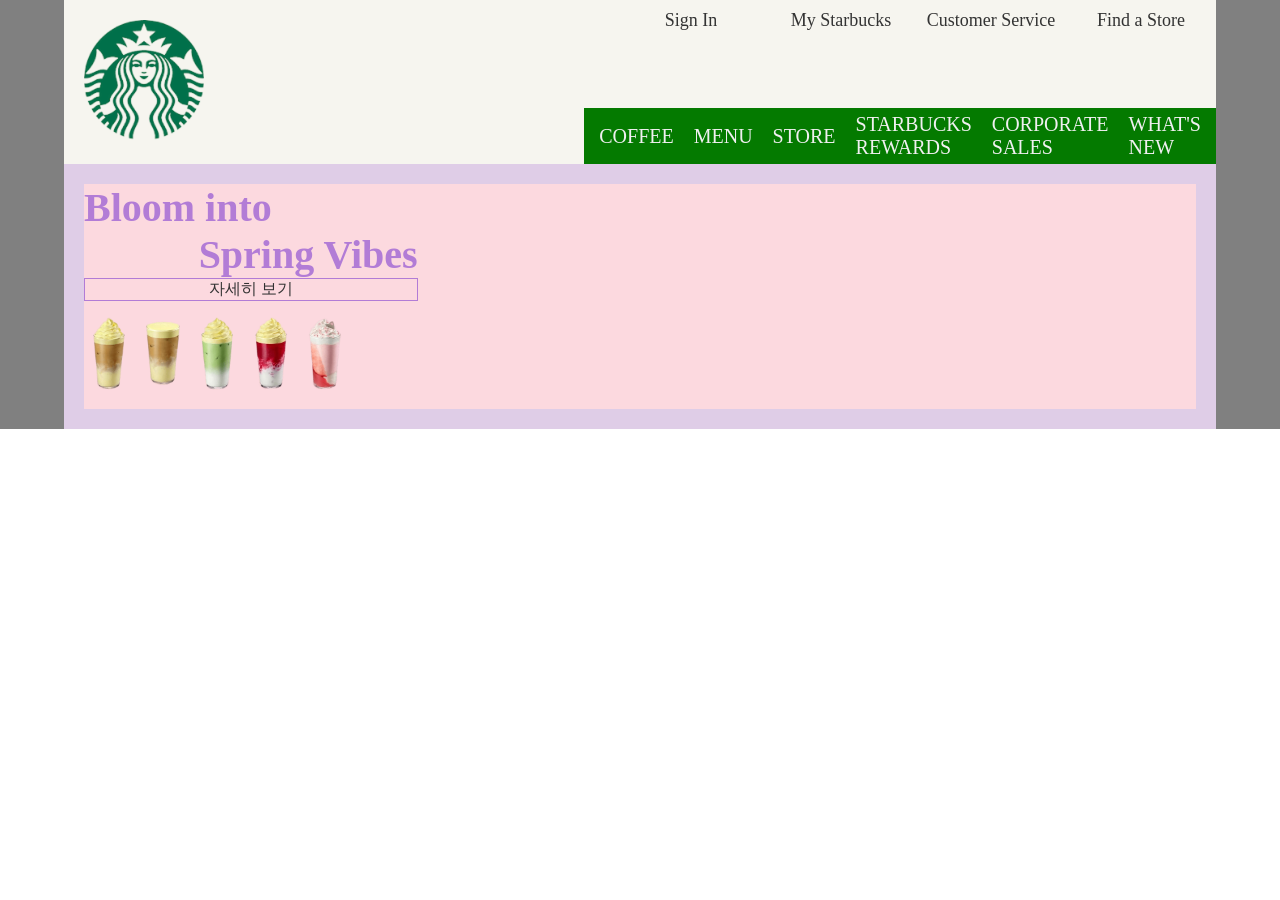
==== index.html @ 52cec135 "스타벅스 홈 클론 코딩- 1일차" ====
<!doctype html>
<html lang="ko">
  <head>
    <meta charset="UTF-8" />
    <meta name="viewport" content="width=device-width, initial-scale=1.0" />
    <title>스타벅스 웹사이트 클론 코딩</title>
    <link rel="stylesheet" href="css/starbucks-clone.css" />
  </head>
  <body>
    <!-- 전체 레이아웃 -->
    <div class="wrap">
      <!-- 헤더 -->
      <header>
        <div class="inner">
          <!-- 로고 -->
          <div class="logo">
            <img src="images/logo.png" alt="로고" />
          </div>
          <!-- 메뉴 -->
          <div class="menu">
            <!--상단 메뉴 -->
            <div class="customer-menu">
              <ul>
                <li><a href="#">Sign In</a></li>
                <li><a href="#">My Starbucks</a></li>
                <li><a href="#">Customer Service</a></li>
                <li><a href="#">Find a Store</a></li>
              </ul>
            </div>
            <!-- 하단 메뉴 -->
            <div class="cafe-menu">
              <ul>
                <li>
                  <a href="#">COFFEE</a>
                  <ul class="depth2">
                    <li>
                      <a href="#">커피</a>
                      <ul class="depth3">
                        <li>원두</li>
                        <li>비아</li>
                        <li>오리가미</li>
                        <li>나와 어울리는 커피</li>
                      </ul>
                    </li>
                    <li>
                      <a href="#">커피 이야기</a>
                      <ul class="depth3">
                        <li>농장에서 우리의 손으로</li>
                        <li>최상의 아라비카 원두</li>
                        <li>로스트 스펙트럼</li>
                        <li>디카페인</li>
                      </ul>
                    </li>
                    <li>
                      <a href="#">스타벅스 리저브</a>
                      <ul class="depth3">
                        <li>RESERVE MAGAZINE</li>
                      </ul>
                    </li>
                    <li>
                      <a href="#">에스프레소 음료</a>
                      <ul class="depth3">
                        <li>도피오</li>
                        <li>에스프레소 마키아또</li>
                        <li>아메리카노</li>
                        <li>카푸치노</li>
                        <li>라떼</li>
                        <li>모카</li>
                      </ul>
                    </li>
                    <li>
                      <a href="#">최상의 커피를 즐기는 법</a>
                      <ul class="depth3">
                        <li>커피 프레스</li>
                        <li>푸어 오버</li>
                        <li>아이스 푸어 오버</li>
                        <li>커피 메이커</li>
                      </ul>
                    </li>
                  </ul>
                </li>
                <li>
                  <a href="#">MENU</a>
                  <ul class="depth2">
                    <li>
                      <a href="#">음료</a>
                      <ul class="depth3">
                        <li>콜드브루</li>
                        <li>브루드커피</li>
                        <li>에스프레소</li>
                        <li>프라푸치노</li>
                        <li>피지오</li>
                        <li>티바나</li>
                      </ul>
                    </li>
                    <li>
                      <a href="#">푸드</a>
                      <ul class="depth3">
                        <li>브레드</li>
                        <li>케이크</li>
                        <li>샌드위치</li>
                        <li>요거트</li>
                      </ul>
                    </li>
                    <li>
                      <a href="#">상품</a>
                      <ul class="depth3">
                        <li>머그</li>
                        <li>글라스</li>
                        <li>플라스틱 텀블러</li>
                        <li>스테인리스 텀블러</li>
                        <li>커피용품</li>
                        <li>선물세트</li>
                      </ul>
                    </li>
                    <li>
                      <a href="#">카드</a>
                      <ul class="depth3">
                        <li>실물카드</li>
                        <li>모바일카드</li>
                      </ul>
                    </li>
                    <li>
                      <a href="#">메뉴 이야기</a>
                      <ul class="depth3">
                        <li>티바나</li>
                        <li>콜드브루</li>
                      </ul>
                    </li>
                  </ul>
                </li>
                <li>
                  <a href="#">STORE</a>
                  <ul class="depth2">
                    <li><a href="#">매장 찾기</a>
                        <ul class="depth3">
                            <li>퀵 검색</li>
                            <li>지역 검색</li>
                        </ul>
                    </li>
                    <li><a href="#">드라이브 스루 매장</a></li>
                    <li><a href="#">스타벅스 리저브 매장</a></li>
                    <li><a href="#">커뮤니티 스토어 매장</a></li>
                  </ul>
                </li>
                <li>
                  <a href="#">STARBUCKS REWARDS</a>
                  <ul class="depth2">
                    <li><a href="#">스타벅스 리워드</a>
                        <ul class="depth3">
                            <li>스타벅스 리워드 소개</li>
                            <li>등급 및 혜택</li>
                            <li>스타벅스 별</li>
                            <li>자주 하는 질문</li>
                        </ul>
                    </li>
                    <li><a href="#">스타벅스 카드</a>
                        <ul class="depth3">
                            <li>카드 소개</li>
                            <li>카드 갤러리</li>
                            <li>자주 하는 질문</li>
                        </ul>
                    </li>
                    <li><a href="#">스타벅스 모바일 카드</a>
                        <ul class="depth3">
                            <li>모바일 카드 소개</li>
                            <li>이용안내</li>
                            <li>선물하기</li>
                            <li>자주 하는 질문</li>
                        </ul>
                    </li>
    
                  </ul>
                </li>
                <li>
                  <a href="#">CORPORATE SALES</a>
                  <ul class="depth2">
                    <li><a href="#">단체 및 기업 구매 안내</a>
                        <ul class="depth3">
                            <li>MD상품</li>
                            <li>실물카드</li>
                            <li>모바일카드</li>
                        </ul>
                    </li>
                    <li><a href="#">단체 주문 배달 안내</a>
                        <ul class="depth3">
                            <li>단체 주문 배달 안내</li>
                            <li>단체 주문 신청</li>
                            <li>신청 내역 조회</li>
                        </ul>
                    </li>
                  </ul>
                </li>
                <li>
                  <a href="#">WHAT'S NEW</a>
                  <ul class="depth2">
                    <li><a href="#">이벤트</a>
                        <ul class="depth3">
                            <li>전체</li>
                            <li>스타벅스 카드</li>
                            <li>스타벅스 리워드</li>
                            <li>온라인</li>
                        </ul>
                    </li>
                    <li><a href="#">뉴스</a>
                        <ul class="depth3">
                            <li>전체</li>
                            <li>상품 출시</li>
                            <li>스타벅스 문화</li>
                            <li>사회공헌</li>
                            <li>스타벅스 카드 출시</li>
                        </ul>
                    </li>
                    <li><a href="#">매장별 이벤트</a>
                        <ul class="depth3">
                            <li>일반 매장</li>
                            <li>신규 매장</li>
                        </ul>
                    </li>
                    <li><a href="#">공지사항</a></li>
                  </ul>
                </li>
              </ul>
            </div>
          </div>
        </div>
      </header>
      <!-- 메인 -->
      <main>
        <div class="inner">
          <!-- 신메뉴 배너 -->
          <div class="new-details">
            <!-- 텍스트 -->
            <div class="txt">
              <h1>Bloom into</h1>
              <h1>Spring Vibes</h1>
            </div>
            <div class="detail-btn">
              <p><a href="#">자세히 보기</a></p>
            </div>

            <!-- 배너 이미지 -->
            <div class="banner-img">
              <img src="images/chou-latte.png" alt="슈크림라떼" />
              <img src="images/chou-foam.png" alt="슈폼라떼" />
              <img src="images/match-chou.png" alt="말차슈크림라떼" />
              <img src="images/strawberry-chou.png" alt="딸기슈크림라떼" />
              <img src="images/peach.png" alt="백도라떼" />
            </div>
          </div>

          <!-- 공지사항 / 프로모션 -->
          <!-- 리워드 -->
          <!-- 원두 신제품 -->
          <!-- 매장 찾기 -->
        </div>
      </main>
      <footer>
        <!-- 개인정보처리방침 -->
        <!-- copyright -->
      </footer>
    </div>
  </body>
</html>
---- css/starbucks-clone.css ----
* {
  margin: 0;
  padding: 0;
  box-sizing: border-box;
}
ul,
li {
  list-style: none;
}
a {
  text-decoration: none;
  color: #333;
}
.wrap {
  width: 100%;
  background-color: gray;
}
/* 헤더 */
header .inner {
  width: 90%;
  margin: auto;
  /* margin-top: 1000px; */
  display: flex;
  justify-content: space-between;
  background-color: #f6f5ef;
}
/* 로고 */
.logo {
  padding: 20px;
}
.logo img {
  width: 120px;
}
/* 메뉴 */
.menu {
  /* display: flex;
  flex-direction: column;
  justify-content: space-between; */
  position: relative;
  padding: 5px 0px;
  align-content: stretch;
}
/* 상단 메뉴 */
.customer-menu {
  position: absolute;
  top: 0;
  right: 0;
  width: 600px;
  font-size: 18px;
  /* background-color: violet; */
}
.customer-menu ul {
  display: flex;
  padding: 10px 0;
  align-items: center;
}
.customer-menu li {
  width: calc(100% / 4);
  text-align: center;
}
/* 하단 메뉴 */
.cafe-menu {
  position: absolute;
  bottom: 0;
  right: 0;
  background-color: rgb(4, 122, 0);
  z-index: 999;
}
.cafe-menu > ul {
  display: flex;
  justify-content: flex-end;
  padding: 5px;
  align-items: center;
}
.cafe-menu > ul > li{
  padding: 0 10px;
}
.cafe-menu > ul > li > a {
  width: calc(100% / 6);
  font-size: 20px;
  color: #f0f0f0;
}

.cafe-menu > ul >li:hover .depth2{
  visibility: visible;
}
.depth2 {
  position: absolute;
  top: 100%;
  right: 0;
  display: flex;
  visibility: hidden;
}
.depth2 > li{
}
.depth2 > li >a{
  font-weight: bold;
}
/* 메인 */
main .inner {
  width: 90%;
  margin: auto;
}
/* 신메뉴 자세히 보기 */
.new-details {
  position: relative;
  width: 100%;
  border: 20px solid #dfcde7;
  background-color: rgb(252, 217, 223);
}
/* 텍스트 */
.new-details .txt {
  font-size: 20px;
  color: #b27cd6;
  width: 30%;
  /* background-color: seagreen; */
}
.new-details h1:first-child {
  display: flex;
  justify-content: flex-start;
}
.new-details h1:last-child {
  display: flex;
  justify-content: flex-end;
}
.new-details .detail-btn {
  text-align: center;
  border: 1px solid #b27cd6;
  width: 30%;
}
/* 배너 이미지 */
.banner-img {
  width: 50%;
}
.banner-img img {
  width: 50px;
}
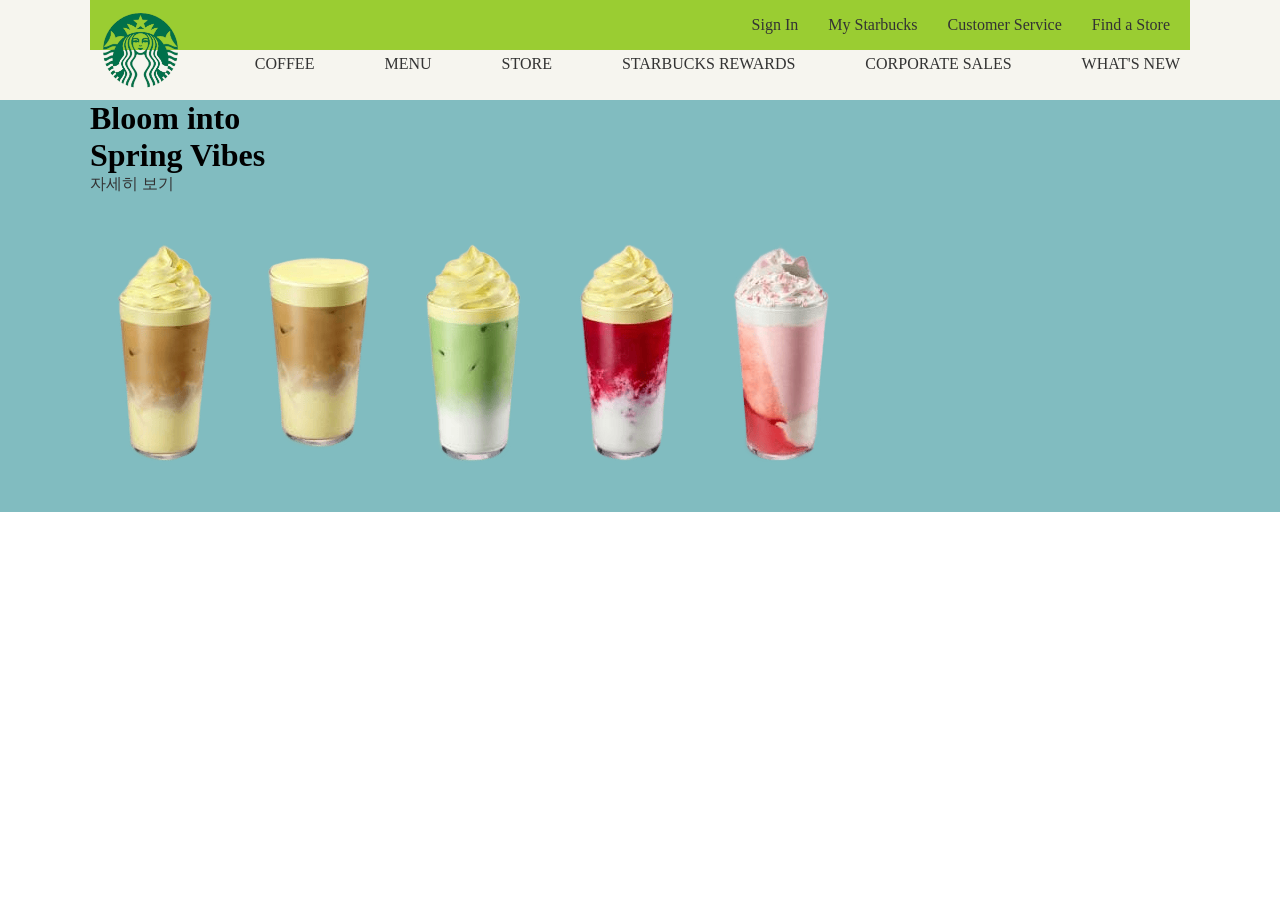
==== commit 3a57a841: "스타벅스 홈 클론 코딩 - 2일차" ====
--- a/index.html
+++ b/index.html
@@ -4,7 +4,26 @@
     <meta charset="UTF-8" />
     <meta name="viewport" content="width=device-width, initial-scale=1.0" />
     <title>스타벅스 웹사이트 클론 코딩</title>
-    <link rel="stylesheet" href="css/starbucks-clone.css" />
+    <link rel="stylesheet" href="css/starbucks-clone-1.css" />
+    <!-- favicon -->
+    <link
+      rel="apple-touch-icon"
+      sizes="180x180"
+      href="assets/apple-touch-icon.png"
+    />
+    <link
+      rel="icon"
+      type="image/png"
+      sizes="32x32"
+      href="assets/favicon-32x32.png"
+    />
+    <link
+      rel="icon"
+      type="image/png"
+      sizes="16x16"
+      href="assets/favicon-16x16.png"
+    />
+    <link rel="manifest" href="assets/site.webmanifest" />
   </head>
   <body>
     <!-- 전체 레이아웃 -->
@@ -19,7 +38,7 @@
           <!-- 메뉴 -->
           <div class="menu">
             <!--상단 메뉴 -->
-            <div class="customer-menu">
+            <div class="header-top">
               <ul>
                 <li><a href="#">Sign In</a></li>
                 <li><a href="#">My Starbucks</a></li>
@@ -28,9 +47,9 @@
               </ul>
             </div>
             <!-- 하단 메뉴 -->
-            <div class="cafe-menu">
+            <div class="header-bt">
               <ul>
-                <li>
+                <li class="gnb">
                   <a href="#">COFFEE</a>
                   <ul class="depth2">
                     <li>
@@ -79,7 +98,7 @@
                     </li>
                   </ul>
                 </li>
-                <li>
+                <li class="gnb">
                   <a href="#">MENU</a>
                   <ul class="depth2">
                     <li>
@@ -129,93 +148,101 @@
                     </li>
                   </ul>
                 </li>
-                <li>
+                <li class="gnb">
                   <a href="#">STORE</a>
                   <ul class="depth2">
-                    <li><a href="#">매장 찾기</a>
-                        <ul class="depth3">
-                            <li>퀵 검색</li>
-                            <li>지역 검색</li>
-                        </ul>
+                    <li>
+                      <a href="#">매장 찾기</a>
+                      <ul class="depth3">
+                        <li>퀵 검색</li>
+                        <li>지역 검색</li>
+                      </ul>
                     </li>
                     <li><a href="#">드라이브 스루 매장</a></li>
                     <li><a href="#">스타벅스 리저브 매장</a></li>
                     <li><a href="#">커뮤니티 스토어 매장</a></li>
                   </ul>
                 </li>
-                <li>
+                <li class="gnb">
                   <a href="#">STARBUCKS REWARDS</a>
                   <ul class="depth2">
-                    <li><a href="#">스타벅스 리워드</a>
-                        <ul class="depth3">
-                            <li>스타벅스 리워드 소개</li>
-                            <li>등급 및 혜택</li>
-                            <li>스타벅스 별</li>
-                            <li>자주 하는 질문</li>
-                        </ul>
-                    </li>
-                    <li><a href="#">스타벅스 카드</a>
-                        <ul class="depth3">
-                            <li>카드 소개</li>
-                            <li>카드 갤러리</li>
-                            <li>자주 하는 질문</li>
-                        </ul>
-                    </li>
-                    <li><a href="#">스타벅스 모바일 카드</a>
-                        <ul class="depth3">
-                            <li>모바일 카드 소개</li>
-                            <li>이용안내</li>
-                            <li>선물하기</li>
-                            <li>자주 하는 질문</li>
-                        </ul>
-                    </li>
-    
-                  </ul>
-                </li>
-                <li>
+                    <li>
+                      <a href="#">스타벅스 리워드</a>
+                      <ul class="depth3">
+                        <li>스타벅스 리워드 소개</li>
+                        <li>등급 및 혜택</li>
+                        <li>스타벅스 별</li>
+                        <li>자주 하는 질문</li>
+                      </ul>
+                    </li>
+                    <li>
+                      <a href="#">스타벅스 카드</a>
+                      <ul class="depth3">
+                        <li>카드 소개</li>
+                        <li>카드 갤러리</li>
+                        <li>자주 하는 질문</li>
+                      </ul>
+                    </li>
+                    <li>
+                      <a href="#">스타벅스 모바일 카드</a>
+                      <ul class="depth3">
+                        <li>모바일 카드 소개</li>
+                        <li>이용안내</li>
+                        <li>선물하기</li>
+                        <li>자주 하는 질문</li>
+                      </ul>
+                    </li>
+                  </ul>
+                </li>
+                <li class="gnb">
                   <a href="#">CORPORATE SALES</a>
                   <ul class="depth2">
-                    <li><a href="#">단체 및 기업 구매 안내</a>
-                        <ul class="depth3">
-                            <li>MD상품</li>
-                            <li>실물카드</li>
-                            <li>모바일카드</li>
-                        </ul>
-                    </li>
-                    <li><a href="#">단체 주문 배달 안내</a>
-                        <ul class="depth3">
-                            <li>단체 주문 배달 안내</li>
-                            <li>단체 주문 신청</li>
-                            <li>신청 내역 조회</li>
-                        </ul>
-                    </li>
-                  </ul>
-                </li>
-                <li>
+                    <li>
+                      <a href="#">단체 및 기업 구매 안내</a>
+                      <ul class="depth3">
+                        <li>MD상품</li>
+                        <li>실물카드</li>
+                        <li>모바일카드</li>
+                      </ul>
+                    </li>
+                    <li>
+                      <a href="#">단체 주문 배달 안내</a>
+                      <ul class="depth3">
+                        <li>단체 주문 배달 안내</li>
+                        <li>단체 주문 신청</li>
+                        <li>신청 내역 조회</li>
+                      </ul>
+                    </li>
+                  </ul>
+                </li>
+                <li class="gnb">
                   <a href="#">WHAT'S NEW</a>
                   <ul class="depth2">
-                    <li><a href="#">이벤트</a>
-                        <ul class="depth3">
-                            <li>전체</li>
-                            <li>스타벅스 카드</li>
-                            <li>스타벅스 리워드</li>
-                            <li>온라인</li>
-                        </ul>
-                    </li>
-                    <li><a href="#">뉴스</a>
-                        <ul class="depth3">
-                            <li>전체</li>
-                            <li>상품 출시</li>
-                            <li>스타벅스 문화</li>
-                            <li>사회공헌</li>
-                            <li>스타벅스 카드 출시</li>
-                        </ul>
-                    </li>
-                    <li><a href="#">매장별 이벤트</a>
-                        <ul class="depth3">
-                            <li>일반 매장</li>
-                            <li>신규 매장</li>
-                        </ul>
+                    <li>
+                      <a href="#">이벤트</a>
+                      <ul class="depth3">
+                        <li>전체</li>
+                        <li>스타벅스 카드</li>
+                        <li>스타벅스 리워드</li>
+                        <li>온라인</li>
+                      </ul>
+                    </li>
+                    <li>
+                      <a href="#">뉴스</a>
+                      <ul class="depth3">
+                        <li>전체</li>
+                        <li>상품 출시</li>
+                        <li>스타벅스 문화</li>
+                        <li>사회공헌</li>
+                        <li>스타벅스 카드 출시</li>
+                      </ul>
+                    </li>
+                    <li>
+                      <a href="#">매장별 이벤트</a>
+                      <ul class="depth3">
+                        <li>일반 매장</li>
+                        <li>신규 매장</li>
+                      </ul>
                     </li>
                     <li><a href="#">공지사항</a></li>
                   </ul>
--- a/css/starbucks-clone-1.css
+++ b/css/starbucks-clone-1.css
@@ -0,0 +1,130 @@
+* {
+  margin: 0;
+  padding: 0;
+  box-sizing: border-box;
+}
+ul,
+li {
+  list-style: none;
+}
+a {
+  text-decoration: none;
+  color: #333;
+}
+.inner {
+  margin: auto;
+  width: 90%;
+  max-width: 1100px;
+}
+/* 전체 레이아웃 */
+.wrap {
+  width: 100%;
+  background-color: rgb(129, 188, 192);
+}
+
+/* 헤더 */
+header {
+  margin: auto;
+  width: 100%;
+  background-color: #f6f5ef;
+}
+header .inner {
+  position: relative;
+}
+/* 로고 */
+.logo {
+  position: absolute;
+  top: 13px;
+  left: 13px;
+
+  width: 75px;
+  z-index: 2;
+}
+.logo img {
+  width: 100%;
+  display: block;
+}
+/* 메뉴 */
+.menu {
+  width: 100%;
+  display: flex;
+  flex-direction: column;
+  justify-content: space-between;
+}
+/* 상단 메뉴 */
+.header-top {
+  height: 50px;
+  background-color: yellowgreen;
+}
+.header-top > ul {
+  display: flex;
+  justify-content: flex-end;
+  gap: 30px;
+  flex-wrap: wrap;
+  padding-right: 20px;
+}
+.header-top li {
+  line-height: 50px;
+  cursor: pointer;
+}
+.header-top li:hover {
+  color: #fff;
+}
+/* 하단 메뉴 */
+.header-bt {
+  position: relative;
+  height: 50px;
+  background-color: #f6f5ef;
+}
+.header-bt > ul {
+  display: flex;
+  justify-content: flex-end;
+  gap: 50px;
+  /* justify-content: space-between; */
+  /* padding-right: 20px; */
+  /* flex-wrap: wrap; */
+}
+.gnb {
+  /* line-height: 50px; */
+  height: 50px;
+  padding-top: 5px;
+  cursor: pointer;
+  z-index: 999;
+}
+.gnb > a {
+  padding: 10px;
+  text-align: center;
+}
+.gnb:hover > a {
+  color: #00812b;
+}
+.gnb:hover {
+  background-color: #333;
+}
+.gnb:hover .depth2 {
+  visibility: visible;
+}
+.depth2 {
+  width: 100%;
+   padding: 30px;
+  position: absolute;
+  top: 50px;
+  left: 0;
+  display: flex;
+  /* justify-content: space-between;*/
+  gap: 50px;
+  visibility: hidden;
+  color: #fff;
+  background-color: #333;
+}
+.depth2 > li > a{
+     padding: 10px 0;
+     display: block;
+      color: #fff;
+}
+.depth3 {
+  color: #999;
+}
+.depth3 > li{
+    padding: 5px 0;
+}
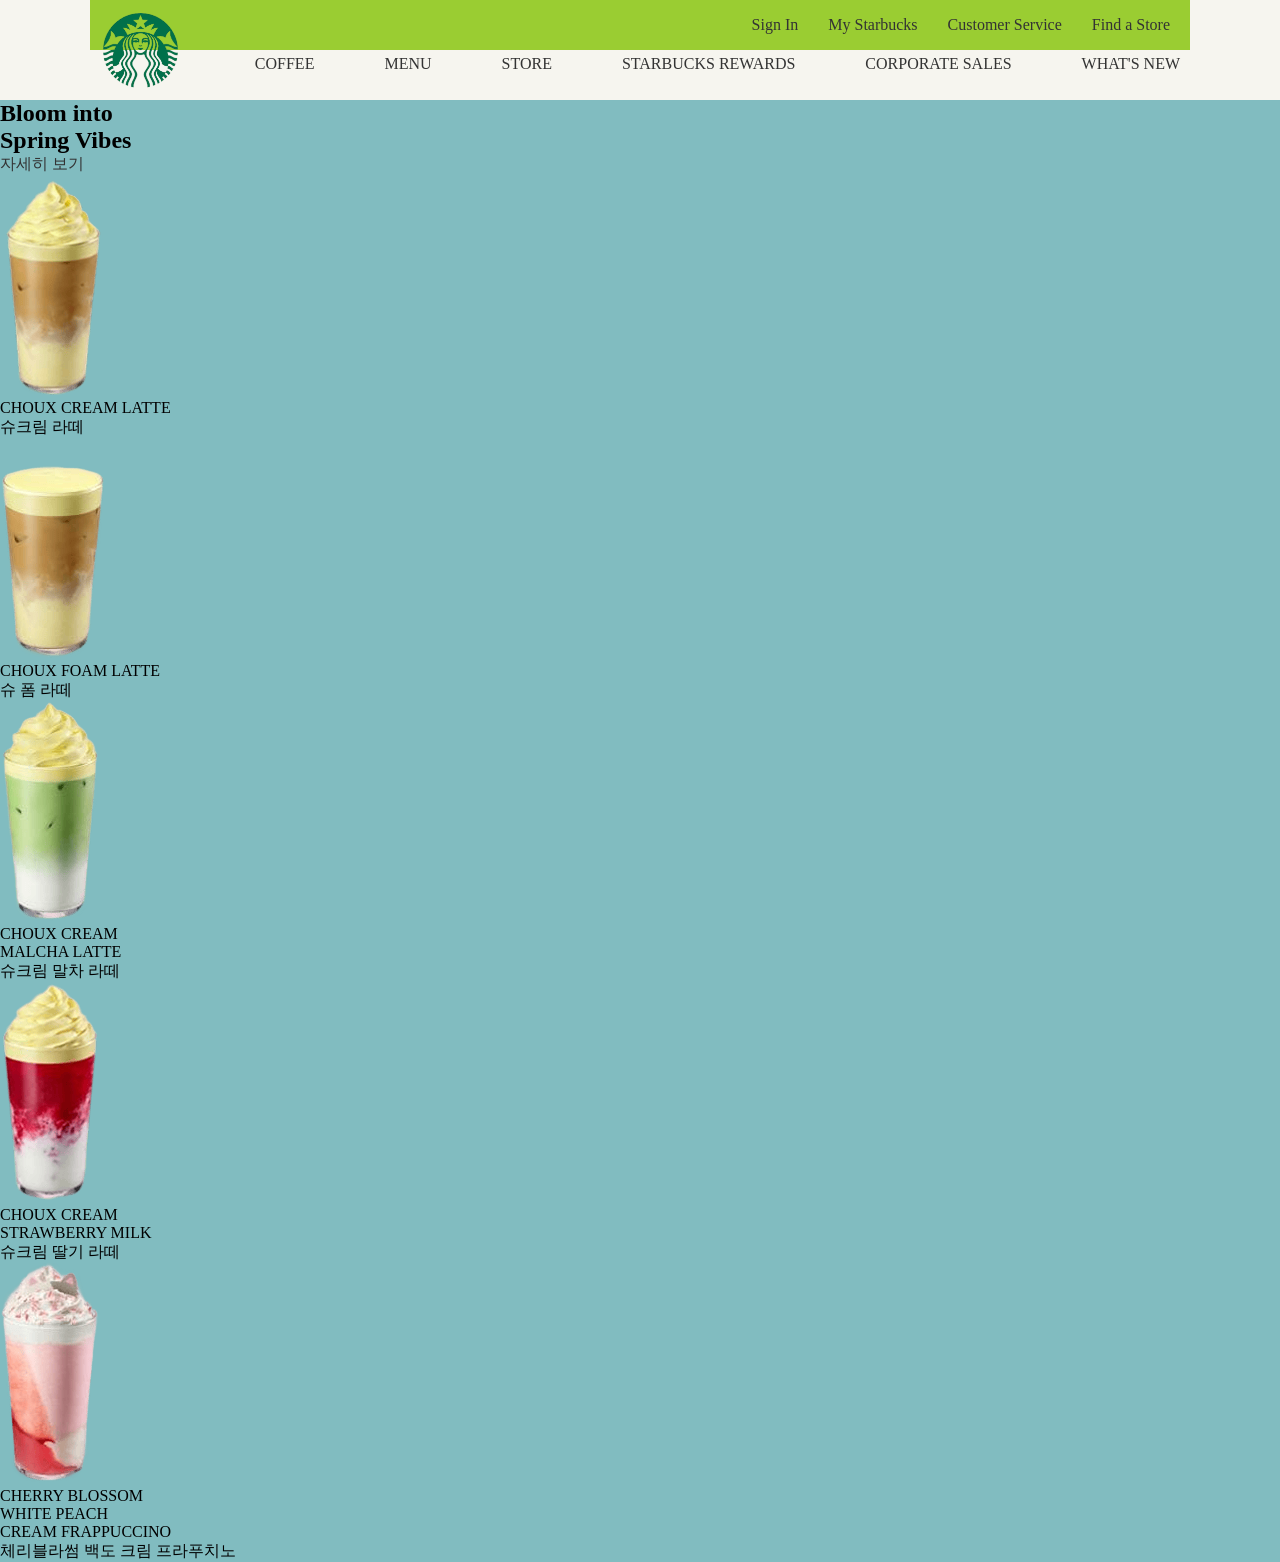
==== commit a8fd75d9: "스타벅스 홈 클론 코딩- 3일차" ====
--- a/index.html
+++ b/index.html
@@ -3,7 +3,7 @@
   <head>
     <meta charset="UTF-8" />
     <meta name="viewport" content="width=device-width, initial-scale=1.0" />
-    <title>스타벅스 웹사이트 클론 코딩</title>
+    <title>111</title>
     <link rel="stylesheet" href="css/starbucks-clone-1.css" />
     <!-- favicon -->
     <link
@@ -37,7 +37,7 @@
           </div>
           <!-- 메뉴 -->
           <div class="menu">
-            <!--상단 메뉴 -->
+            <!-- 헤더-top -->
             <div class="header-top">
               <ul>
                 <li><a href="#">Sign In</a></li>
@@ -46,7 +46,7 @@
                 <li><a href="#">Find a Store</a></li>
               </ul>
             </div>
-            <!-- 하단 메뉴 -->
+            <!-- 헤더-bottom -->
             <div class="header-bt">
               <ul>
                 <li class="gnb">
@@ -150,7 +150,7 @@
                 </li>
                 <li class="gnb">
                   <a href="#">STORE</a>
-                  <ul class="depth2">
+                  <!-- <ul class="depth2">
                     <li>
                       <a href="#">매장 찾기</a>
                       <ul class="depth3">
@@ -161,11 +161,11 @@
                     <li><a href="#">드라이브 스루 매장</a></li>
                     <li><a href="#">스타벅스 리저브 매장</a></li>
                     <li><a href="#">커뮤니티 스토어 매장</a></li>
-                  </ul>
+                  </ul> -->
                 </li>
                 <li class="gnb">
                   <a href="#">STARBUCKS REWARDS</a>
-                  <ul class="depth2">
+                  <!-- <ul class="depth2">
                     <li>
                       <a href="#">스타벅스 리워드</a>
                       <ul class="depth3">
@@ -192,11 +192,11 @@
                         <li>자주 하는 질문</li>
                       </ul>
                     </li>
-                  </ul>
+                  </ul> -->
                 </li>
                 <li class="gnb">
                   <a href="#">CORPORATE SALES</a>
-                  <ul class="depth2">
+                  <!-- <ul class="depth2">
                     <li>
                       <a href="#">단체 및 기업 구매 안내</a>
                       <ul class="depth3">
@@ -213,11 +213,11 @@
                         <li>신청 내역 조회</li>
                       </ul>
                     </li>
-                  </ul>
+                  </ul> -->
                 </li>
                 <li class="gnb">
                   <a href="#">WHAT'S NEW</a>
-                  <ul class="depth2">
+                  <!-- <ul class="depth2">
                     <li>
                       <a href="#">이벤트</a>
                       <ul class="depth3">
@@ -245,7 +245,7 @@
                       </ul>
                     </li>
                     <li><a href="#">공지사항</a></li>
-                  </ul>
+                  </ul> -->
                 </li>
               </ul>
             </div>
@@ -254,33 +254,58 @@
       </header>
       <!-- 메인 -->
       <main>
-        <div class="inner">
-          <!-- 신메뉴 배너 -->
-          <div class="new-details">
+        <!-- 메뉴 박스 -->
+        <div class="menu-box"></div>
+        <!-- 신메뉴 배너 -->
+        <div class="main-inner">
+          <!-- 텍스트/자세히 보기 -->
+          <section class="main-txt">
             <!-- 텍스트 -->
             <div class="txt">
               <h1>Bloom into</h1>
               <h1>Spring Vibes</h1>
             </div>
+            <!-- 자세히 보기 -->
             <div class="detail-btn">
               <p><a href="#">자세히 보기</a></p>
             </div>
+          </section>
+          <!-- 배너 이미지 -->
+          <section class="main-img">
+            <ul class="banner-img">
+              <li>
+                <img src="images/chou-latte.png" alt="슈크림라떼" />
+                <p>CHOUX CREAM LATTE</p>
+                <p>슈크림 라떼</p>
+              </li>
+              <li>
+                <img src="images/chou-foam.png" alt="슈폼라떼" />
+                <p>CHOUX FOAM LATTE</p>
+                <p>슈 폼 라떼</p>
+              </li>
+              <li>
+                <img src="images/match-chou.png" alt="말차슈크림라떼" />
+                <p>CHOUX CREAM <br />MALCHA LATTE</p>
+                <p>슈크림 말차 라떼</p>
+              </li>
+              <li>
+                <img src="images/strawberry-chou.png" alt="딸기슈크림라떼" />
+                <p>CHOUX CREAM <br />STRAWBERRY MILK</p>
+                <p>슈크림 딸기 라떼</p>
+              </li>
+              <li>
+                <img src="images/peach.png" alt="백도라떼" />
+                <p>CHERRY BLOSSOM <br />WHITE PEACH <br />CREAM FRAPPUCCINO</p>
+                <p>체리블라썸 백도 크림 프라푸치노</p>
+              </li>
+            </ul>
+          </section>
+        </div>
 
-            <!-- 배너 이미지 -->
-            <div class="banner-img">
-              <img src="images/chou-latte.png" alt="슈크림라떼" />
-              <img src="images/chou-foam.png" alt="슈폼라떼" />
-              <img src="images/match-chou.png" alt="말차슈크림라떼" />
-              <img src="images/strawberry-chou.png" alt="딸기슈크림라떼" />
-              <img src="images/peach.png" alt="백도라떼" />
-            </div>
-          </div>
-
-          <!-- 공지사항 / 프로모션 -->
-          <!-- 리워드 -->
-          <!-- 원두 신제품 -->
-          <!-- 매장 찾기 -->
-        </div>
+        <!-- 공지사항 / 프로모션 -->
+        <!-- 리워드 -->
+        <!-- 원두 신제품 -->
+        <!-- 매장 찾기 -->
       </main>
       <footer>
         <!-- 개인정보처리방침 -->
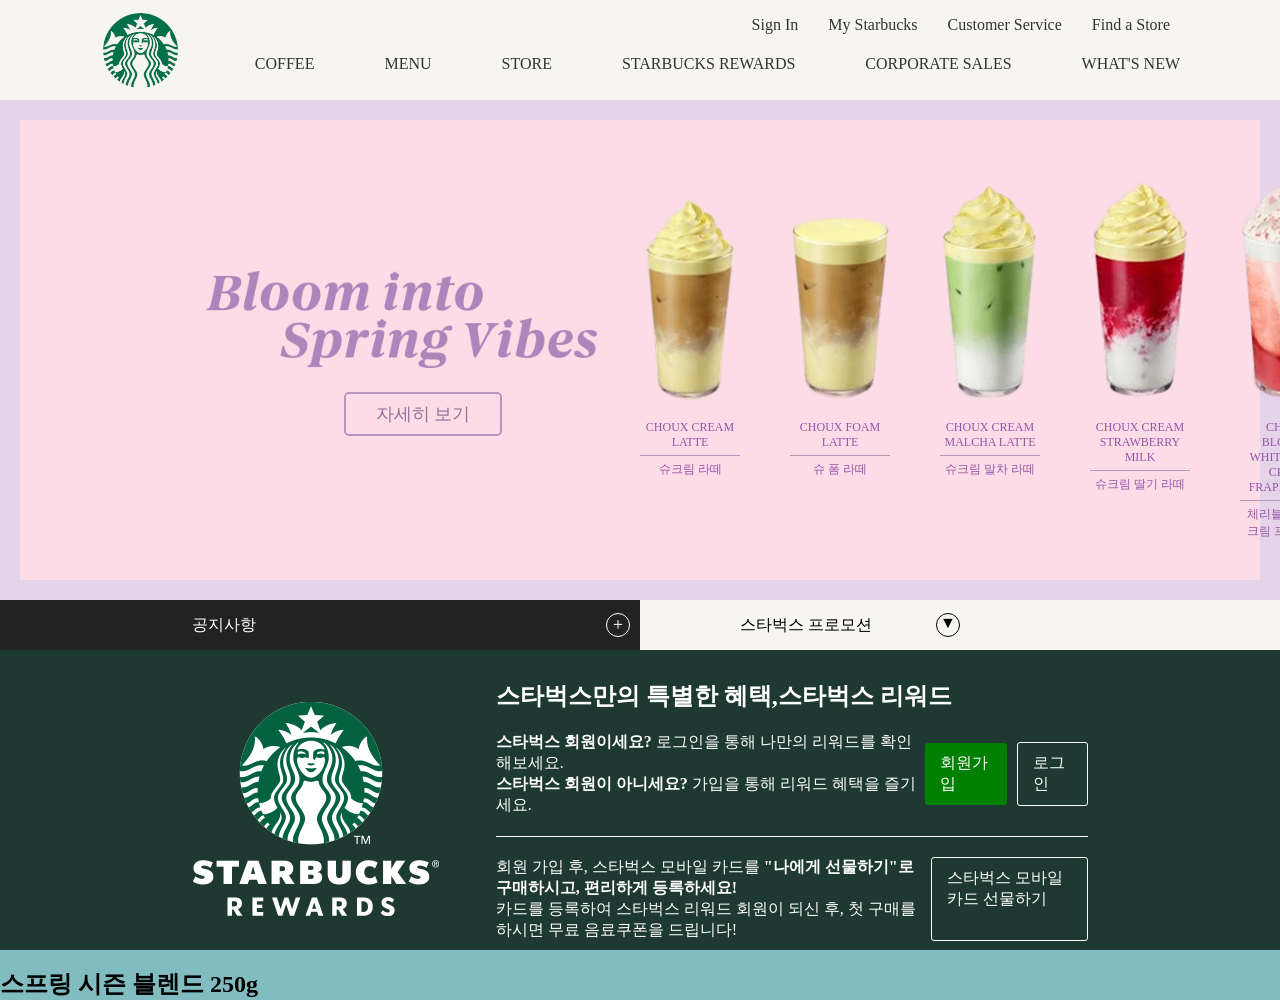
==== commit 8b2f1115: "스타벅스 홈 클론 코딩 - 3일차" ====
--- a/index.html
+++ b/index.html
@@ -150,7 +150,7 @@
                 </li>
                 <li class="gnb">
                   <a href="#">STORE</a>
-                  <!-- <ul class="depth2">
+                  <ul class="depth2">
                     <li>
                       <a href="#">매장 찾기</a>
                       <ul class="depth3">
@@ -161,11 +161,11 @@
                     <li><a href="#">드라이브 스루 매장</a></li>
                     <li><a href="#">스타벅스 리저브 매장</a></li>
                     <li><a href="#">커뮤니티 스토어 매장</a></li>
-                  </ul> -->
+                  </ul>
                 </li>
                 <li class="gnb">
                   <a href="#">STARBUCKS REWARDS</a>
-                  <!-- <ul class="depth2">
+                  <ul class="depth2">
                     <li>
                       <a href="#">스타벅스 리워드</a>
                       <ul class="depth3">
@@ -192,11 +192,11 @@
                         <li>자주 하는 질문</li>
                       </ul>
                     </li>
-                  </ul> -->
+                  </ul>
                 </li>
                 <li class="gnb">
                   <a href="#">CORPORATE SALES</a>
-                  <!-- <ul class="depth2">
+                  <ul class="depth2">
                     <li>
                       <a href="#">단체 및 기업 구매 안내</a>
                       <ul class="depth3">
@@ -213,11 +213,11 @@
                         <li>신청 내역 조회</li>
                       </ul>
                     </li>
-                  </ul> -->
+                  </ul>
                 </li>
                 <li class="gnb">
                   <a href="#">WHAT'S NEW</a>
-                  <!-- <ul class="depth2">
+                  <ul class="depth2">
                     <li>
                       <a href="#">이벤트</a>
                       <ul class="depth3">
@@ -245,7 +245,7 @@
                       </ul>
                     </li>
                     <li><a href="#">공지사항</a></li>
-                  </ul> -->
+                  </ul>
                 </li>
               </ul>
             </div>
@@ -254,16 +254,13 @@
       </header>
       <!-- 메인 -->
       <main>
-        <!-- 메뉴 박스 -->
-        <div class="menu-box"></div>
         <!-- 신메뉴 배너 -->
         <div class="main-inner">
           <!-- 텍스트/자세히 보기 -->
           <section class="main-txt">
             <!-- 텍스트 -->
             <div class="txt">
-              <h1>Bloom into</h1>
-              <h1>Spring Vibes</h1>
+              <img src="images/slogan.png" alt="슬로건" />
             </div>
             <!-- 자세히 보기 -->
             <div class="detail-btn">
@@ -275,42 +272,142 @@
             <ul class="banner-img">
               <li>
                 <img src="images/chou-latte.png" alt="슈크림라떼" />
-                <p>CHOUX CREAM LATTE</p>
-                <p>슈크림 라떼</p>
+                <div class="img-txt">
+                  <p>CHOUX CREAM LATTE</p>
+                  <p>슈크림 라떼</p>
+                </div>
               </li>
               <li>
                 <img src="images/chou-foam.png" alt="슈폼라떼" />
-                <p>CHOUX FOAM LATTE</p>
-                <p>슈 폼 라떼</p>
+                <div class="img-txt">
+                  <p>CHOUX FOAM LATTE</p>
+                  <p>슈 폼 라떼</p>
+                </div>
               </li>
               <li>
                 <img src="images/match-chou.png" alt="말차슈크림라떼" />
-                <p>CHOUX CREAM <br />MALCHA LATTE</p>
-                <p>슈크림 말차 라떼</p>
+                <div class="img-txt">
+                  <p>CHOUX CREAM <br />MALCHA LATTE</p>
+                  <p>슈크림 말차 라떼</p>
+                </div>
               </li>
               <li>
                 <img src="images/strawberry-chou.png" alt="딸기슈크림라떼" />
-                <p>CHOUX CREAM <br />STRAWBERRY MILK</p>
-                <p>슈크림 딸기 라떼</p>
+                <div class="img-txt">
+                  <p>CHOUX CREAM <br />STRAWBERRY MILK</p>
+                  <p>슈크림 딸기 라떼</p>
+                </div>
               </li>
               <li>
                 <img src="images/peach.png" alt="백도라떼" />
-                <p>CHERRY BLOSSOM <br />WHITE PEACH <br />CREAM FRAPPUCCINO</p>
-                <p>체리블라썸 백도 크림 프라푸치노</p>
+                <div class="img-txt">
+                  <p>
+                    CHERRY BLOSSOM <br />WHITE PEACH <br />CREAM FRAPPUCCINO
+                  </p>
+                  <p>체리블라썸 백도 크림 프라푸치노</p>
+                </div>
               </li>
             </ul>
           </section>
         </div>
+      </main>
+      <!-- 공지사항 / 프로모션 -->
+      <section class="noti-promo">
+        <!-- 공지사항 -->
+        <div class="left">
+          <div class="notice">
+            <p>공지사항</p>
+            <span><a href="#" title="공지사항 더보기">＋</a></span>
+          </div>
+        </div>
+        <!-- 프로모션 -->
+        <div class="right">
+          <div class="promotion">
+            <p>스타벅스 프로모션</p>
+            <span>▼</span>
+          </div>
+        </div>
+      </section>
+      <!-- 리워드 -->
+      <section class="rewards">
+        <div class="rewards-inner">
+          <!-- 리워드 로고 -->
+          <div class="rewards-logo">
+            <img src="images/rewards-logo.png" alt="리워드로고" />
+          </div>
+          <!-- 리워드 내용 -->
+          <div class="rewards-contents">
+            <!-- top-contents -->
+            <h2>스타벅스만의 특별한 혜택,<strong>스타벅스 리워드</strong></h2>
+            <!-- mdl-contents -->
+             <div class="mdl-contents">
+              <div class="txt-1">
+              <p>
+                <strong>스타벅스 회원이세요?</strong> 로그인을 통해 나만의
+                리워드를 확인해보세요.
+              </p>
+              <p>
+                <strong>스타벅스 회원이 아니세요?</strong> 가입을 통해 리워드
+                혜택을 즐기세요.
+              </p>
+            </div>
+            <div class="btn">
+              <p>회원가입</p>
+              <p>로그인</p>
+            </div>
+             </div>
+            
 
-        <!-- 공지사항 / 프로모션 -->
-        <!-- 리워드 -->
-        <!-- 원두 신제품 -->
-        <!-- 매장 찾기 -->
-      </main>
+            <!-- bt-contents -->
+             <div class="bt-contents">
+              <div class="txt-2">
+              <p>
+                회원 가입 후, 스타벅스 모바일 카드를
+                <strong
+                  >"나에게 선물하기"로 구매하시고, 편리하게 등록하세요!</strong
+                >
+              </p>
+              <p>
+                카드를 등록하여 스타벅스 리워드 회원이 되신 후, 첫 구매를 하시면
+                무료 음료쿠폰을 드립니다!
+              </p>
+            </div>
+            <div class="btn">
+              <p>스타벅스 모바일 카드 선물하기</p>
+            </div>
+             </div>
+            
+          </div>
+        </div>
+      </section>
+      <!-- 원두 신제품 -->
+       <section class="bean">
+      <img src="" alt="">  
+      <h2>스프링 시즌 블렌드 250g</h2>
+      <p></p>
+       </section>
+      <!-- 매장 찾기 -->
       <footer>
         <!-- 개인정보처리방침 -->
         <!-- copyright -->
       </footer>
     </div>
+    <script src="https://code.jquery.com/jquery-3.6.0.min.js"></script>
+
+    <script>
+      $(".gnb").hover(
+        function () {
+          $(this)
+            .find(".depth2")
+            .stop()
+            .css("display", "flex")
+            .hide()
+            .slideDown(200);
+        },
+        function () {
+          $(this).find(".depth2").stop().slideUp(200);
+        },
+      );
+    </script>
   </body>
 </html>
--- a/css/starbucks-clone-1.css
+++ b/css/starbucks-clone-1.css
@@ -11,14 +11,10 @@
   text-decoration: none;
   color: #333;
 }
-.inner {
-  margin: auto;
-  width: 90%;
-  max-width: 1100px;
-}
 /* 전체 레이아웃 */
 .wrap {
   width: 100%;
+  min-width: 1200px;
   background-color: rgb(129, 188, 192);
 }
 
@@ -28,17 +24,25 @@
   width: 100%;
   background-color: #f6f5ef;
 }
+.inner {
+  position: relative;
+  margin: auto;
+  z-index: 999;
+  /* background-color: skyblue; */
+}
 header .inner {
   position: relative;
+  width: 1100px;
+  display: flex;
+  justify-content: space-between;
 }
 /* 로고 */
 .logo {
   position: absolute;
   top: 13px;
   left: 13px;
-
   width: 75px;
-  z-index: 2;
+  /* z-index: 2; */
 }
 .logo img {
   width: 100%;
@@ -50,11 +54,12 @@
   display: flex;
   flex-direction: column;
   justify-content: space-between;
-}
-/* 상단 메뉴 */
+  /* background-color: violet; */
+}
+/* 헤더-top */
 .header-top {
   height: 50px;
-  background-color: yellowgreen;
+  /* background-color: yellowgreen; */
 }
 .header-top > ul {
   display: flex;
@@ -70,61 +75,292 @@
 .header-top li:hover {
   color: #fff;
 }
-/* 하단 메뉴 */
+/* 헤더-bottom */
 .header-bt {
   position: relative;
   height: 50px;
-  background-color: #f6f5ef;
+  /* background-color: #f6f5ef; */
 }
 .header-bt > ul {
   display: flex;
   justify-content: flex-end;
   gap: 50px;
-  /* justify-content: space-between; */
-  /* padding-right: 20px; */
-  /* flex-wrap: wrap; */
 }
 .gnb {
-  /* line-height: 50px; */
   height: 50px;
   padding-top: 5px;
   cursor: pointer;
-  z-index: 999;
+  /* z-index: 999; */
 }
 .gnb > a {
   padding: 10px;
   text-align: center;
 }
 .gnb:hover > a {
-  color: #00812b;
+  text-decoration: underline;
+  color: #72a301;
 }
 .gnb:hover {
   background-color: #333;
 }
-.gnb:hover .depth2 {
-  visibility: visible;
-}
 .depth2 {
   width: 100%;
-   padding: 30px;
+  /* height: auto; */
+  /* height: 400px; */
+  /* margin: auto; */
+  padding: 10px 30px 20px;
   position: absolute;
   top: 50px;
+  /* top: -350px; */
+  /* bottom: 0; */
   left: 0;
-  display: flex;
-  /* justify-content: space-between;*/
+  /* display: flex; */
+  flex-wrap: wrap;
+  gap: 20px;
+  /* opacity: 0; */
+  display: none;
+  color: #fff;
+  background-color: #333;
+  /* transition: all 0.5s; */
+  /* z-index: 1; */
+}
+.gnb:hover .depth2 {
+  /* position: absolute; */
+  top: 50px;
+  /* left: 0; */
+  opacity: 1;
+  display:;
+  /* height: auto; */
+  /* padding: 10px 30px 20px; */
+  /* overflow: hidden; */
+}
+.depth2 > li > a {
+  padding: 10px 0;
+
+  /* visibility: hidden; */
+  color: #fff;
+}
+.gnb:hover .depth3 {
+  /* visibility: visible; */
+}
+.gnb:hover .depth2 > li > a {
+  /* visibility: visible; */
+}
+.depth2 > li {
+  width: calc((100% - 60px) / 4);
+}
+
+.depth3 {
+  padding: 10px 0;
+  font-size: 13px;
+  color: #999;
+  /* visibility: hidden; */
+}
+.depth3 > li {
+  padding: 2px 0;
+}
+/* 메인 */
+main {
+  width: 100%;
+  height: 500px;
+  background-color: grey;
+  margin: auto;
+  border: 20px solid rgb(229, 212, 233);
+  background-color: rgb(252, 221, 231);
+}
+/* 신메뉴 배너 */
+.main-inner {
+  margin: auto;
+  width: 70%;
+  height: 460px;
+  display: flex;
+  /* background-color: rosybrown; */
+}
+/* 텍스트/자세히 보기 */
+.main-txt {
+  width: 50%;
+  display: flex;
+  flex-direction: column;
+  align-items: center;
+  gap: 20px;
+}
+/* 텍스트 */
+.txt img {
+  width: 90%;
+  margin-top: 150px;
+  /* align-items: center; */
+}
+/* 자세히 보기 */
+.detail-btn {
+  border: 2.5px solid rgb(182, 149, 190);
+  border-radius: 5px;
+  padding: 8px 30px;
+}
+.detail-btn p a {
+  font-size: 18px;
+  color: rgb(147, 114, 155);
+}
+/* 배너 이미지 */
+.main-img {
+  width: 50%;
+}
+.banner-img {
+  display: flex;
   gap: 50px;
-  visibility: hidden;
-  color: #fff;
-  background-color: #333;
-}
-.depth2 > li > a{
-     padding: 10px 0;
-     display: block;
-      color: #fff;
-}
-.depth3 {
-  color: #999;
-}
-.depth3 > li{
-    padding: 5px 0;
-}
+  align-items: baseline;
+  margin-top: 60px;
+}
+.banner-img > li {
+  display: flex;
+  flex-direction: column;
+  gap: 20px;
+}
+.banner-img > li > img {
+  width: 100px;
+}
+.banner-img p {
+  text-align: center;
+  font-size: 12px;
+  color: rgb(151, 84, 168);
+}
+.banner-img p:first-child {
+  border-bottom: 1px solid rgb(182, 149, 190);
+  padding-bottom: 5px;
+}
+.banner-img p:last-child {
+  padding-top: 5px;
+}
+/* 공지사항 / 프로모션 */
+.noti-promo {
+  width: 100%;
+  height: 50px;
+  display: flex;
+  /* text-align: center; */
+}
+.noti-promo .left {
+  position: relative;
+  width: 50%;
+  background-color: #222;
+}
+.notice {
+  position: absolute;
+  top: 0;
+  right: 0;
+  width: 70%;
+  height: 100%;
+  padding-right: 10px;
+  display: flex;
+  justify-content: space-between;
+  align-items: center;
+  color: #fff;
+  /* background-color: violet; */
+}
+.notice span {
+  border: 1px solid #fff;
+  border-radius: 30px;
+  /* padding: 1px 3px; */
+  width: 24px;
+  height: 24px;
+  text-align: center;
+  /* padding: 3px; */
+  cursor: pointer;
+}
+.notice a {
+  color: #fff;
+}
+.noti-promo .right {
+  position: relative;
+  width: 50%;
+  background-color: #f6f5ef;
+}
+.promotion {
+  position: absolute;
+  top: 0;
+  left: 0;
+  width: 50%;
+  height: 100%;
+  padding-left: 100px;
+  display: flex;
+  justify-content: space-between;
+  align-items: center;
+  color: #000;
+  /* background-color: #c48282; */
+}
+.promotion span {
+  border: 1px solid #000;
+  border-radius: 30px;
+  /* padding: 1px 3px; */
+  width: 24px;
+  height: 24px;
+  text-align: center;
+  /* padding: 3px; */
+  cursor: pointer;
+}
+/* 리워드 */
+.rewards {
+  width: 100%;
+  height: 300px;
+  background-color: #1e3932;
+}
+.rewards-inner {
+  width: 70%;
+  margin: auto;
+  padding-top: 30px;
+  display: flex;
+  gap: 50px; 
+  color: #fff;
+}
+/* 리워드 로고 */
+.rewards-logo{
+  width: 30%;
+  margin: auto;
+}
+/* 리워드 내용 */
+.rewards-contents{
+  width: 70%;
+  margin: auto;
+  display: flex;
+  flex-direction: column;
+  gap: 20px;
+}
+.mdl-contents{
+  display: flex;
+  justify-content: space-between;
+}
+.mdl-contents .btn{
+  display: flex;
+  align-items: center;
+  gap: 10px;
+  color: #fff;
+ 
+}
+.mdl-contents .btn p{
+  border: 1px solid ;
+  border-radius: 3px;
+   padding: 10px 15px;
+}
+.mdl-contents .btn p:first-child{
+  border: none;
+  background-color: green;
+}
+.mdl-contents .btn p:last-child{
+  border-color: #fff;
+  background-color: none;
+}
+.bt-contents{
+  display: flex;
+  justify-content: space-between;
+  border-top: 1px solid #fff;
+  padding-top: 20px;
+}
+.bt-contents .btn{
+  width: 240px;
+  border: 1px solid #fff;
+  border-radius: 3px;
+}
+.bt-contents .btn p{
+  color: #fff;
+  padding: 10px 15px;
+}
+
+
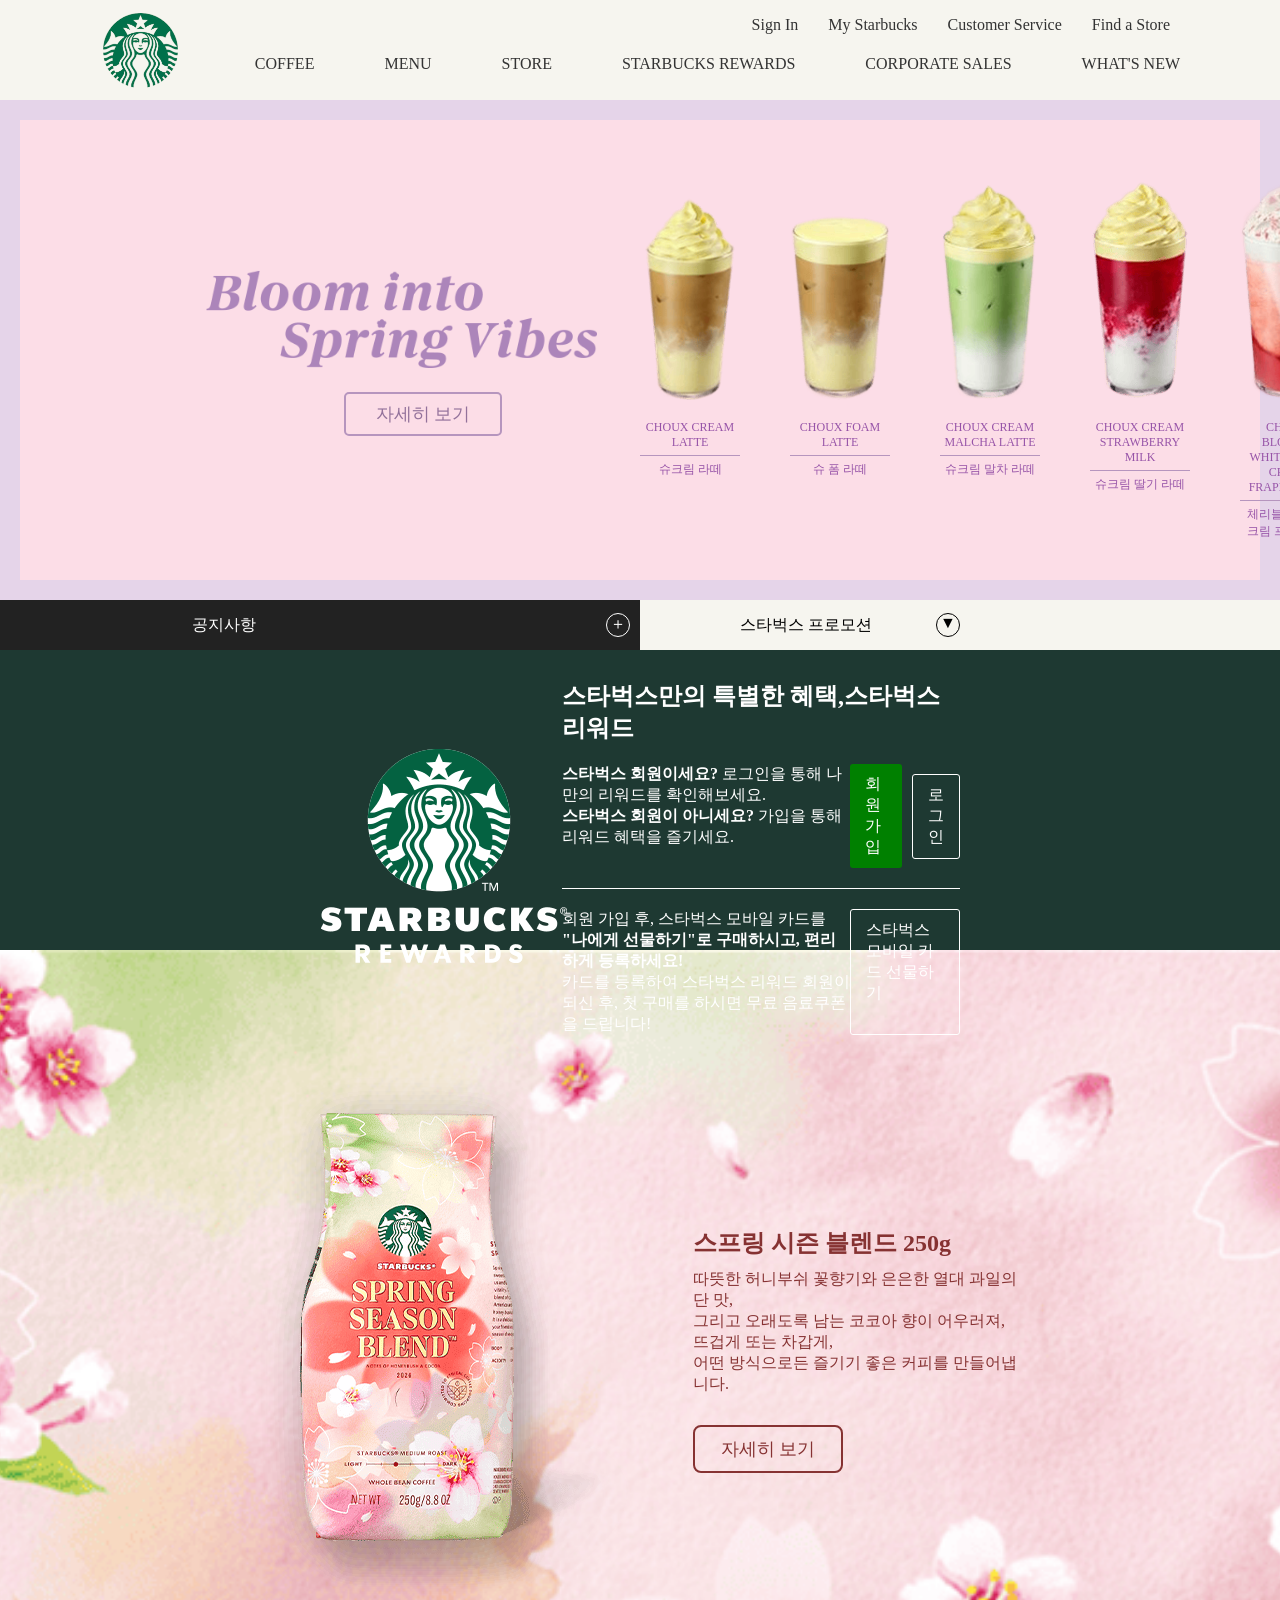
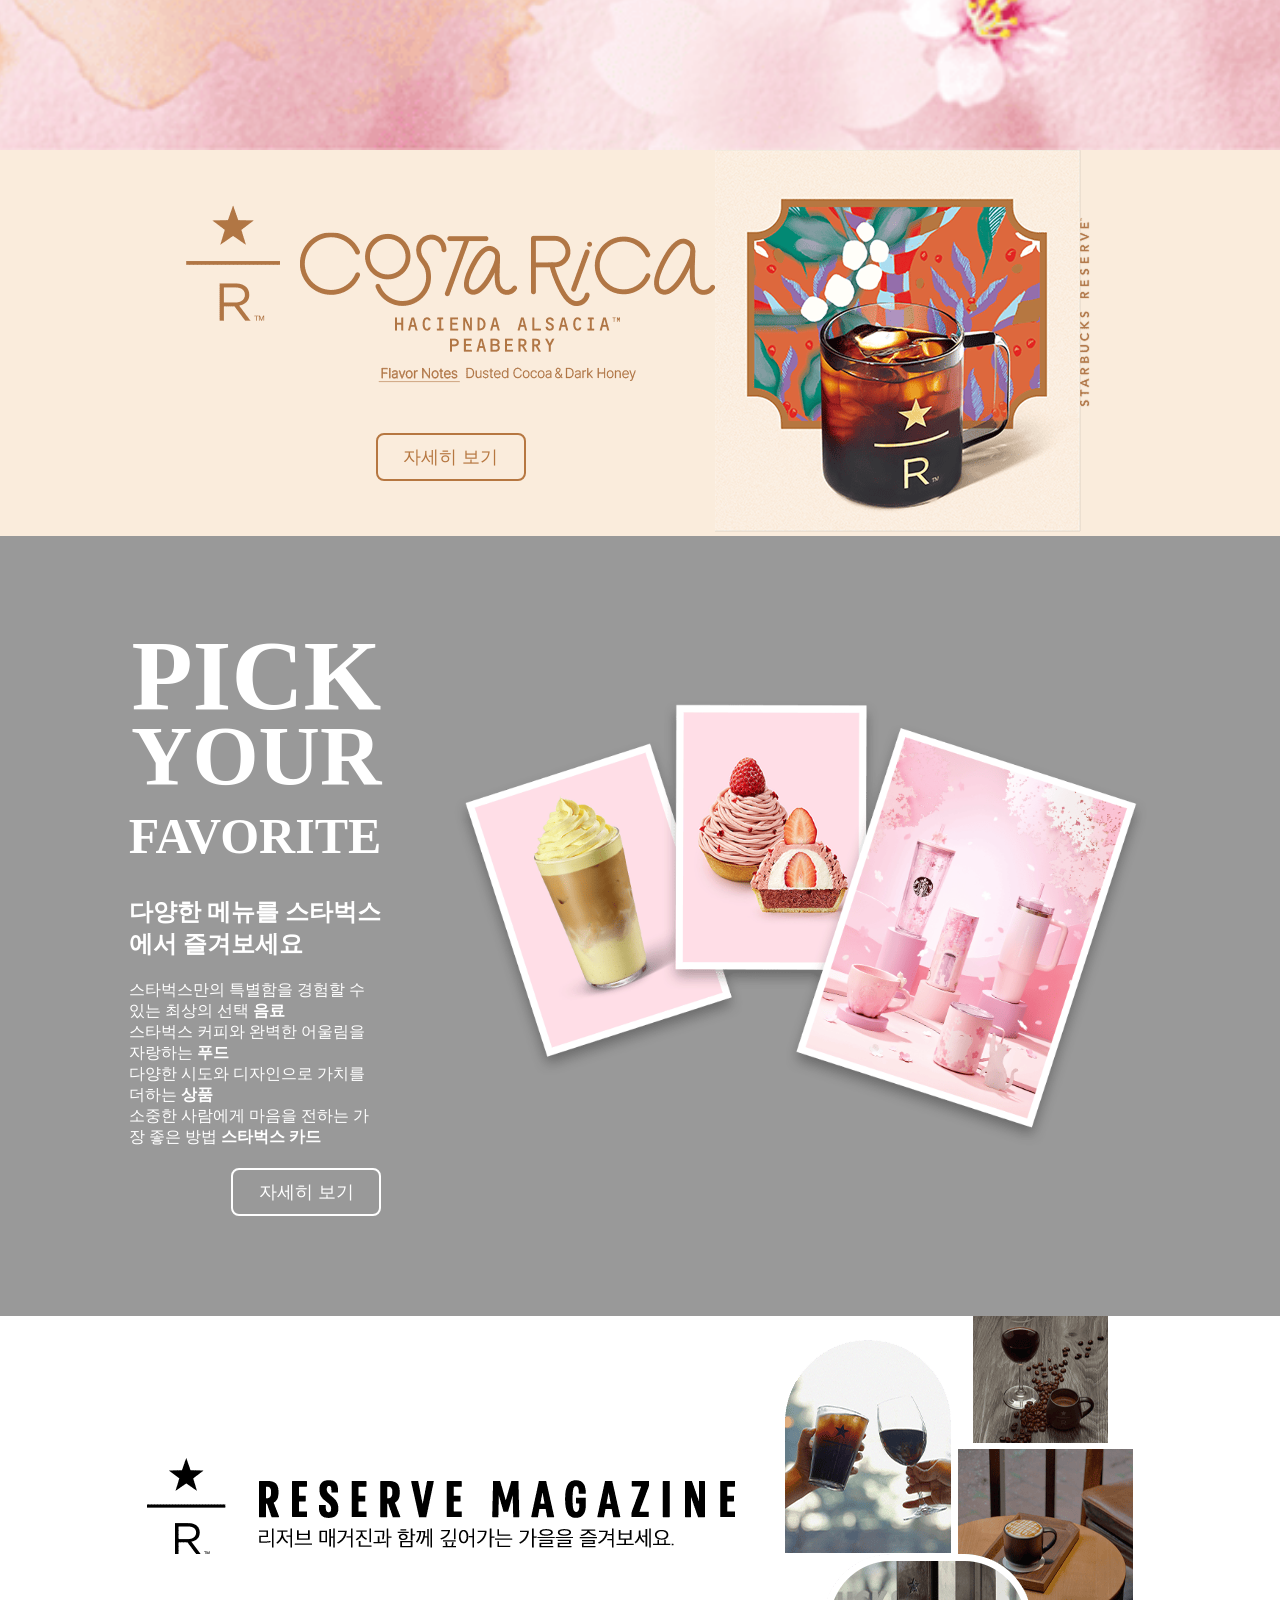
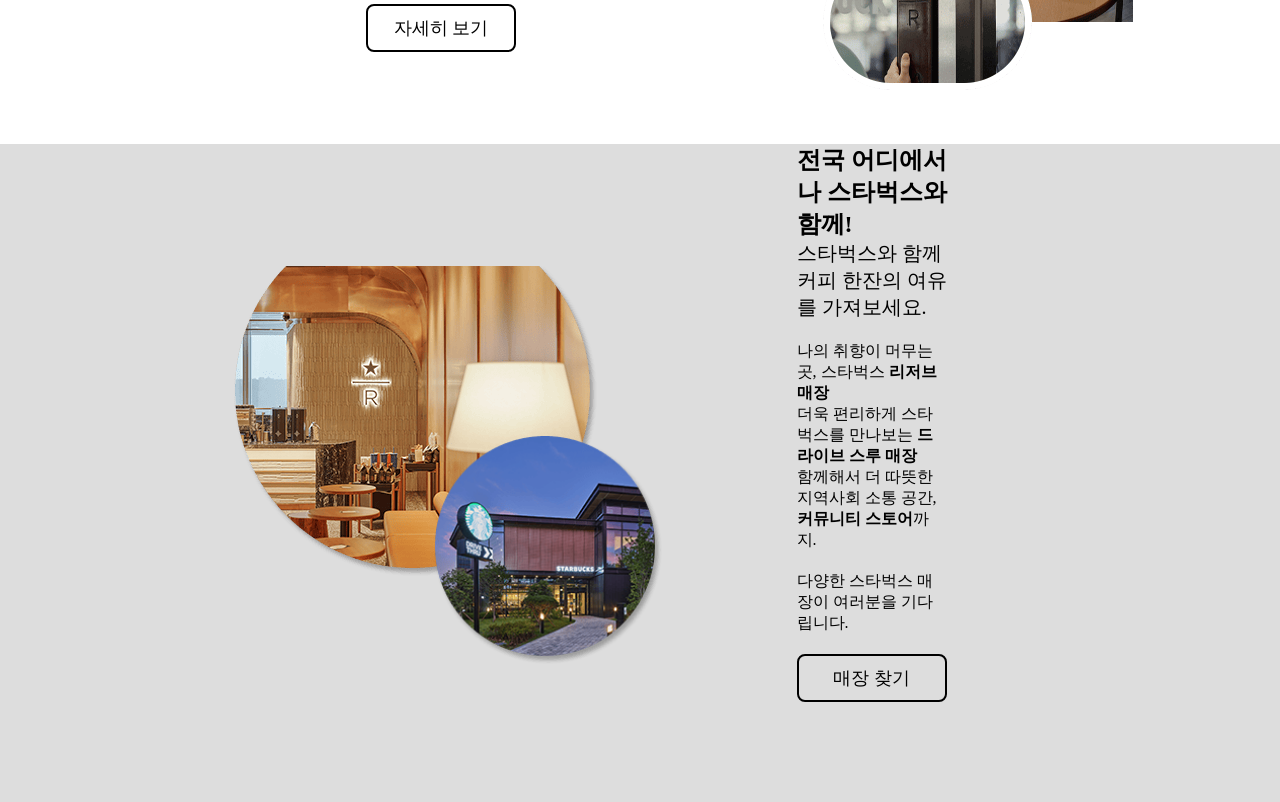
==== commit 0dc75276: "스타벅스 홈 클론 코딩 - 4일차" ====
--- a/index.html
+++ b/index.html
@@ -340,53 +340,165 @@
             <!-- top-contents -->
             <h2>스타벅스만의 특별한 혜택,<strong>스타벅스 리워드</strong></h2>
             <!-- mdl-contents -->
-             <div class="mdl-contents">
+            <div class="mdl-contents">
               <div class="txt-1">
-              <p>
-                <strong>스타벅스 회원이세요?</strong> 로그인을 통해 나만의
-                리워드를 확인해보세요.
-              </p>
-              <p>
-                <strong>스타벅스 회원이 아니세요?</strong> 가입을 통해 리워드
-                혜택을 즐기세요.
-              </p>
-            </div>
-            <div class="btn">
-              <p>회원가입</p>
-              <p>로그인</p>
-            </div>
-             </div>
-            
+                <p>
+                  <strong>스타벅스 회원이세요?</strong> 로그인을 통해 나만의
+                  리워드를 확인해보세요.
+                </p>
+                <p>
+                  <strong>스타벅스 회원이 아니세요?</strong> 가입을 통해 리워드
+                  혜택을 즐기세요.
+                </p>
+              </div>
+              <div class="btn">
+                <p>회원가입</p>
+                <p>로그인</p>
+              </div>
+            </div>
 
             <!-- bt-contents -->
-             <div class="bt-contents">
+            <div class="bt-contents">
               <div class="txt-2">
-              <p>
-                회원 가입 후, 스타벅스 모바일 카드를
-                <strong
-                  >"나에게 선물하기"로 구매하시고, 편리하게 등록하세요!</strong
-                >
-              </p>
-              <p>
-                카드를 등록하여 스타벅스 리워드 회원이 되신 후, 첫 구매를 하시면
-                무료 음료쿠폰을 드립니다!
-              </p>
-            </div>
-            <div class="btn">
-              <p>스타벅스 모바일 카드 선물하기</p>
-            </div>
-             </div>
-            
-          </div>
-        </div>
-      </section>
-      <!-- 원두 신제품 -->
-       <section class="bean">
-      <img src="" alt="">  
-      <h2>스프링 시즌 블렌드 250g</h2>
-      <p></p>
-       </section>
+                <p>
+                  회원 가입 후, 스타벅스 모바일 카드를
+                  <strong
+                    >"나에게 선물하기"로 구매하시고, 편리하게
+                    등록하세요!</strong
+                  >
+                </p>
+                <p>
+                  카드를 등록하여 스타벅스 리워드 회원이 되신 후, 첫 구매를
+                  하시면 무료 음료쿠폰을 드립니다!
+                </p>
+              </div>
+              <div class="btn">
+                <p>스타벅스 모바일 카드 선물하기</p>
+              </div>
+            </div>
+          </div>
+        </div>
+      </section>
+      <!-- 시즌 프로모션 배너 -->
+      <section class="mainBean">
+        <div class="inner">
+          <div class="img-box">
+            <img src="images/springbeans.png" alt="신제품" />
+          </div>
+          <div class="txt-box">
+            <div class="txt">
+              <h1>스프링 시즌 블렌드 250g</h1>
+              <p>
+                따뜻한 허니부쉬 꽃향기와 은은한 열대 과일의 단 맛,
+                <br />그리고 오래도록 남는 코코아 향이 어우러져, 뜨겁게 또는
+                차갑게, <br />어떤 방식으로든 즐기기 좋은 커피를 만들어냅니다.
+              </p>
+            </div>
+            <div class="detail-btn">
+              <a href="#"><p>자세히 보기</p></a>
+            </div>
+          </div>
+        </div>
+      </section>
+      <!-- 시즌 리저브 배너 -->
+      <section class="reserve">
+        <div class="inner">
+          <div class="reserve-title">
+            <img src="images/reserve_title.png" alt="" />
+            <div class="reserve-detailBtn">
+              <a href="#"><p>자세히 보기</p></a>
+            </div>
+          </div>
+          <div class="reserve-visual">
+            <img src="images/reserve_coffee.png" alt="" />
+          </div>
+        </div>
+      </section>
+      <!-- Pick Your Favorite -->
+      <section class="fav-wrap">
+        <div class="inner">
+          <div class="fav-txt">
+            <div class="txt-1">
+              <p>Pick</p>
+              <p>Your</p>
+              <p>Favorite</p>
+            </div>
+            <div class="txt-2">
+              <h1>다양한 메뉴를 스타벅스에서 즐겨보세요</h1>
+            </div>
+            <div class="txt-3">
+              <p>
+                스타벅스만의 특별함을 경험할 수 있는 최상의 선택
+                <strong>음료</strong>
+              </p>
+              <p>
+                스타벅스 커피와 완벽한 어울림을 자랑하는 <strong>푸드</strong>
+              </p>
+              <p>
+                다양한 시도와 디자인으로 가치를 더하는 <strong>상품</strong>
+              </p>
+              <p>
+                소중한 사람에게 마음을 전하는 가장 좋은 방법
+                <strong>스타벅스 카드</strong>
+              </p>
+            </div>
+            <div class="detail-btn">
+              <a href="#"><p>자세히 보기</p></a>
+            </div>
+          </div>
+          <div class="fav-visual">
+            <img src="images/pick_img.png" alt="fav이미지" />
+          </div>
+        </div>
+      </section>
+      <!-- MAGAZINE -->
+      <section class="magazine-wrap">
+        <div class="inner">
+          <div class="magazine-txt">
+            <img src="images/reserve_text.png" alt="매거진" />
+            <div class="magazine-btn">
+              <a href="#"><p>자세히 보기</p></a>
+            </div>
+          </div>
+          <div class="magazine-visual">
+            <img src="images/reserve_visual.png" alt="" />
+          </div>
+        </div>
+      </section>
       <!-- 매장 찾기 -->
+      <section class="store-wrap">
+        <div class="inner">
+          <div class="store-visual">
+            <img src="images/main_story-1.png" alt="매장1" />
+            <img src="images/main_story-2.png" class="store-2" alt="매장2" />
+          </div>
+          <div class="txt">
+            <div class="txt-1">
+              <h1>전국 어디에서나 스타벅스와 함께!</h1>
+              <p>스타벅스와 함께 커피 한잔의 여유를 가져보세요.</p>
+            </div>
+            <div class="txt-2">
+              <p>
+                나의 취향이 머무는 곳, 스타벅스 <strong>리저브 매장</strong>
+              </p>
+              <p>
+                더욱 편리하게 스타벅스를 만나보는
+                <strong>드라이브 스루 매장</strong>
+              </p>
+              <p>
+                함께해서 더 따뜻한 지역사회 소통 공간,
+                <strong>커뮤니티 스토어</strong>까지.
+              </p>
+            </div>
+            <div class="txt-3">
+              <p>다양한 스타벅스 매장이 여러분을 기다립니다.</p>
+            </div>
+            <div class="store-btn">
+              <a href="#"><p>매장 찾기</p></a>
+            </div>
+          </div>
+        </div>
+      </section>
       <footer>
         <!-- 개인정보처리방침 -->
         <!-- copyright -->
--- a/css/starbucks-clone-1.css
+++ b/css/starbucks-clone-1.css
@@ -24,17 +24,14 @@
   width: 100%;
   background-color: #f6f5ef;
 }
-.inner {
-  position: relative;
-  margin: auto;
-  z-index: 999;
-  /* background-color: skyblue; */
-}
 header .inner {
   position: relative;
+  margin: auto;
+  z-index: 999;
   width: 1100px;
   display: flex;
   justify-content: space-between;
+  /* background-color: skyblue; */
 }
 /* 로고 */
 .logo {
@@ -303,64 +300,324 @@
   background-color: #1e3932;
 }
 .rewards-inner {
+  width: 50%;
+  margin: auto;
+  padding-top: 30px;
+  display: flex;
+  gap: 50px;
+  color: #fff;
+}
+/* 리워드 로고 */
+.rewards-logo {
+  width: 30%;
+  margin: auto;
+}
+/* 리워드 내용 */
+.rewards-contents {
   width: 70%;
   margin: auto;
-  padding-top: 30px;
-  display: flex;
-  gap: 50px; 
-  color: #fff;
-}
-/* 리워드 로고 */
-.rewards-logo{
-  width: 30%;
-  margin: auto;
-}
-/* 리워드 내용 */
-.rewards-contents{
-  width: 70%;
-  margin: auto;
   display: flex;
   flex-direction: column;
   gap: 20px;
 }
-.mdl-contents{
+.mdl-contents {
   display: flex;
   justify-content: space-between;
 }
-.mdl-contents .btn{
+.mdl-contents .btn {
   display: flex;
   align-items: center;
   gap: 10px;
   color: #fff;
- 
-}
-.mdl-contents .btn p{
-  border: 1px solid ;
+}
+.mdl-contents .btn p {
+  border: 1px solid;
   border-radius: 3px;
-   padding: 10px 15px;
-}
-.mdl-contents .btn p:first-child{
+  padding: 10px 15px;
+}
+.mdl-contents .btn p:first-child {
   border: none;
   background-color: green;
 }
-.mdl-contents .btn p:last-child{
+.mdl-contents .btn p:last-child {
   border-color: #fff;
   background-color: none;
 }
-.bt-contents{
+.bt-contents {
   display: flex;
   justify-content: space-between;
   border-top: 1px solid #fff;
   padding-top: 20px;
 }
-.bt-contents .btn{
-  width: 240px;
+.bt-contents .btn {
+  width: 250px;
+
   border: 1px solid #fff;
   border-radius: 3px;
 }
-.bt-contents .btn p{
+.bt-contents .btn p {
   color: #fff;
   padding: 10px 15px;
 }
-
-
+/* 시즌 프로모션 배너 */
+.mainBean {
+  background: url(../images/background.png) center / cover no-repeat;
+  /* width: 100%; */
+  height: 800px;
+}
+.mainBean .inner {
+  width: 60%;
+  height: 100%;
+  margin: auto;
+  display: flex;
+  justify-content: center;
+  align-items: center;
+  /* background-color: rosybrown; */
+}
+.mainBean .img-box {
+  /* background-color: slateblue; */
+}
+.mainBean .txt-box {
+  display: flex;
+  flex-direction: column;
+  gap: 30px;
+  /* background-color: turquoise; */
+}
+.mainBean .txt {
+  display: flex;
+  flex-direction: column;
+  gap: 10px;
+  color: #863232;
+}
+.mainBean .detail-btn {
+  width: 150px;
+  padding: 10px;
+  border: 2px solid #863232;
+  border-radius: 8px;
+  cursor: pointer;
+  text-align: center;
+}
+.mainBean .detail-btn p {
+  color: #863232;
+  font-size: 18px;
+}
+.mainBean .detail-btn:hover {
+  background-color: #863232;
+  transition: all 0.5s;
+}
+.mainBean .detail-btn:hover p {
+  color: #fff;
+  text-decoration: underline;
+  transition: all 0.5s;
+}
+/* 시즌 리저브 배너 */
+.reserve {
+  width: 100%;
+  background-color: #faecdc;
+}
+.reserve .inner {
+  display: flex;
+  justify-content: center;
+  align-items: center;
+  width: 60%;
+  margin: auto;
+  /* background-color: pink; */
+}
+.reserve-title {
+  /* margin-top: 60px; */
+  display: flex;
+  flex-direction: column;
+  align-items: center;
+  gap: 50px;
+}
+.reserve-detailBtn {
+  width: 150px;
+  padding: 10px;
+  border: 2px solid #b67741;
+  border-radius: 8px;
+  cursor: pointer;
+  text-align: center;
+}
+.reserve-detailBtn p {
+  color: #b67741;
+  font-size: 18px;
+}
+.reserve-detailBtn:hover {
+  background-color: #b67741;
+  transition: all 0.5s;
+}
+.reserve-detailBtn:hover p {
+  color: #fff;
+  text-decoration: underline;
+  transition: all 0.5s;
+}
+/* Pick Your Favorite */
+.fav-wrap {
+  width: 100%;
+  background-color: #999;
+}
+.fav-wrap .inner {
+  width: 60%;
+  margin: auto;
+  padding: 100px 0;
+  display: flex;
+  justify-content: center;
+  align-items: center;
+  gap: 70px;
+}
+.fav-txt {
+  display: flex;
+  flex-direction: column;
+  align-items: flex-end;
+  gap: 20px;
+  color: #fff;
+}
+.fav-txt .txt-1 {
+  font-size: 100px;
+  font-weight: bolder;
+  text-transform: uppercase;
+  display: flex;
+  flex-direction: column;
+  align-items: flex-end;
+  line-height: 80px;
+}
+.fav-txt .txt-1 p:nth-child(2) {
+  font-size: 85px;
+}
+.fav-txt .txt-1 p:last-child {
+  font-size: 50px;
+}
+.fav-txt .txt-3 {
+  display: flex;
+  flex-direction: column;
+  align-items: flex-end;
+}
+.fav-wrap .detail-btn {
+  width: 150px;
+  padding: 10px;
+  border: 2px solid #ffffff;
+  border-radius: 8px;
+  cursor: pointer;
+  text-align: center;
+}
+.fav-wrap .detail-btn p {
+  color: #ffffff;
+  font-size: 18px;
+}
+.fav-wrap .detail-btn:hover {
+  background-color: #ffffff;
+  transition: all 0.5s;
+}
+.fav-wrap .detail-btn:hover p {
+  color: #000000;
+  text-decoration: underline;
+  transition: all 0.5s;
+}
+.fav-visual img {
+  width: 700px;
+}
+/* MAGAZINE */
+.magazine-wrap {
+  width: 100%;
+  background-color: #fff;
+}
+.magazine-wrap .inner {
+  width: 60%;
+  margin: auto;
+  padding-bottom: 50px;
+  display: flex;
+  justify-content: center;
+  align-items: center;
+  gap: 50px;
+}
+.magazine-txt {
+  display: flex;
+  flex-direction: column;
+  align-items: center;
+  gap: 50px;
+  margin-top: 100px;
+}
+.magazine-btn {
+  width: 150px;
+  padding: 10px;
+  border: 2px solid #000000;
+  border-radius: 8px;
+  cursor: pointer;
+  text-align: center;
+}
+.magazine-btn p {
+  color: #000000;
+  font-size: 18px;
+}
+.magazine-btn:hover {
+  background-color: #000000;
+  transition: all 0.5s;
+}
+.magazine-btn:hover p {
+  color: #ffffff;
+  text-decoration: underline;
+  transition: all 0.5s;
+}
+/* 매장 찾기 */
+.store-wrap {
+  position: relative;
+  width: 100%;
+  padding:0 100px 100px 0;
+  background-color: #ddd;
+}
+.store-wrap .inner {
+  /* position: absolute; */
+  width: 60%;
+  margin: auto;
+  display: flex;
+  justify-content: center;
+  align-items: center;
+  gap: 200px;
+}
+.store-visual {
+  position: relative;
+  /* background-color: seagreen; */
+}
+/* .store-1 {
+  position: absolute;
+  top: 0;
+  left: 160px;
+  width: 366px;
+  height: 312px;
+} */
+.store-2 {
+  position: absolute;
+  top: 170px;
+  left: 200px;
+  width: 228px;
+  /* height: 228px; */
+}
+.store-wrap .txt {
+  display: flex;
+  flex-direction: column;
+  gap: 20px;
+}
+.store-wrap .txt-1 p{
+  font-size: 20px;
+}
+.store-btn{
+  width: 150px;
+  padding: 10px;
+  border: 2px solid #000000;
+  border-radius: 8px;
+  cursor: pointer;
+  text-align: center;
+}
+.store-btn p{
+  color: #000000;
+  font-size: 18px;
+}
+.store-btn:hover {
+  background-color: #000000;
+  transition: all 0.5s;
+}
+.store-btn:hover p {
+  color: #ffffff;
+  text-decoration: underline;
+  transition: all 0.5s;
+}
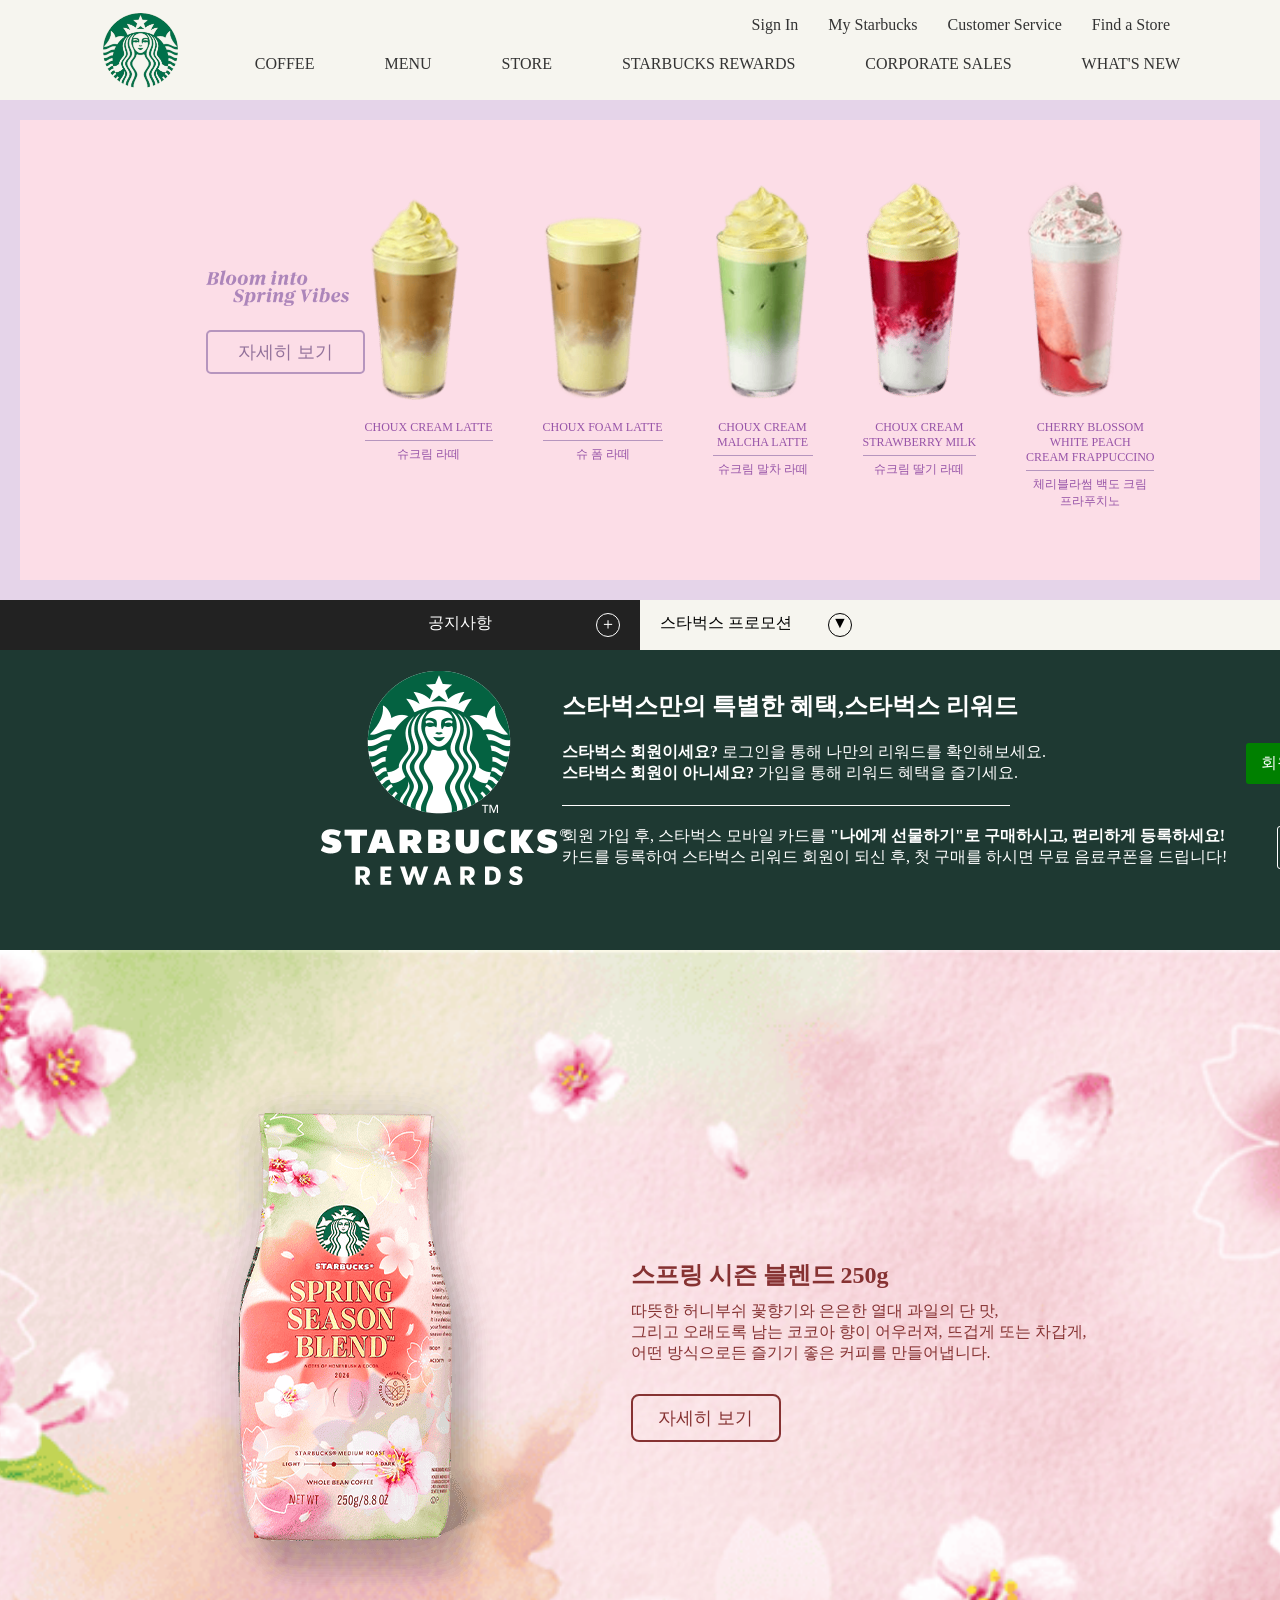
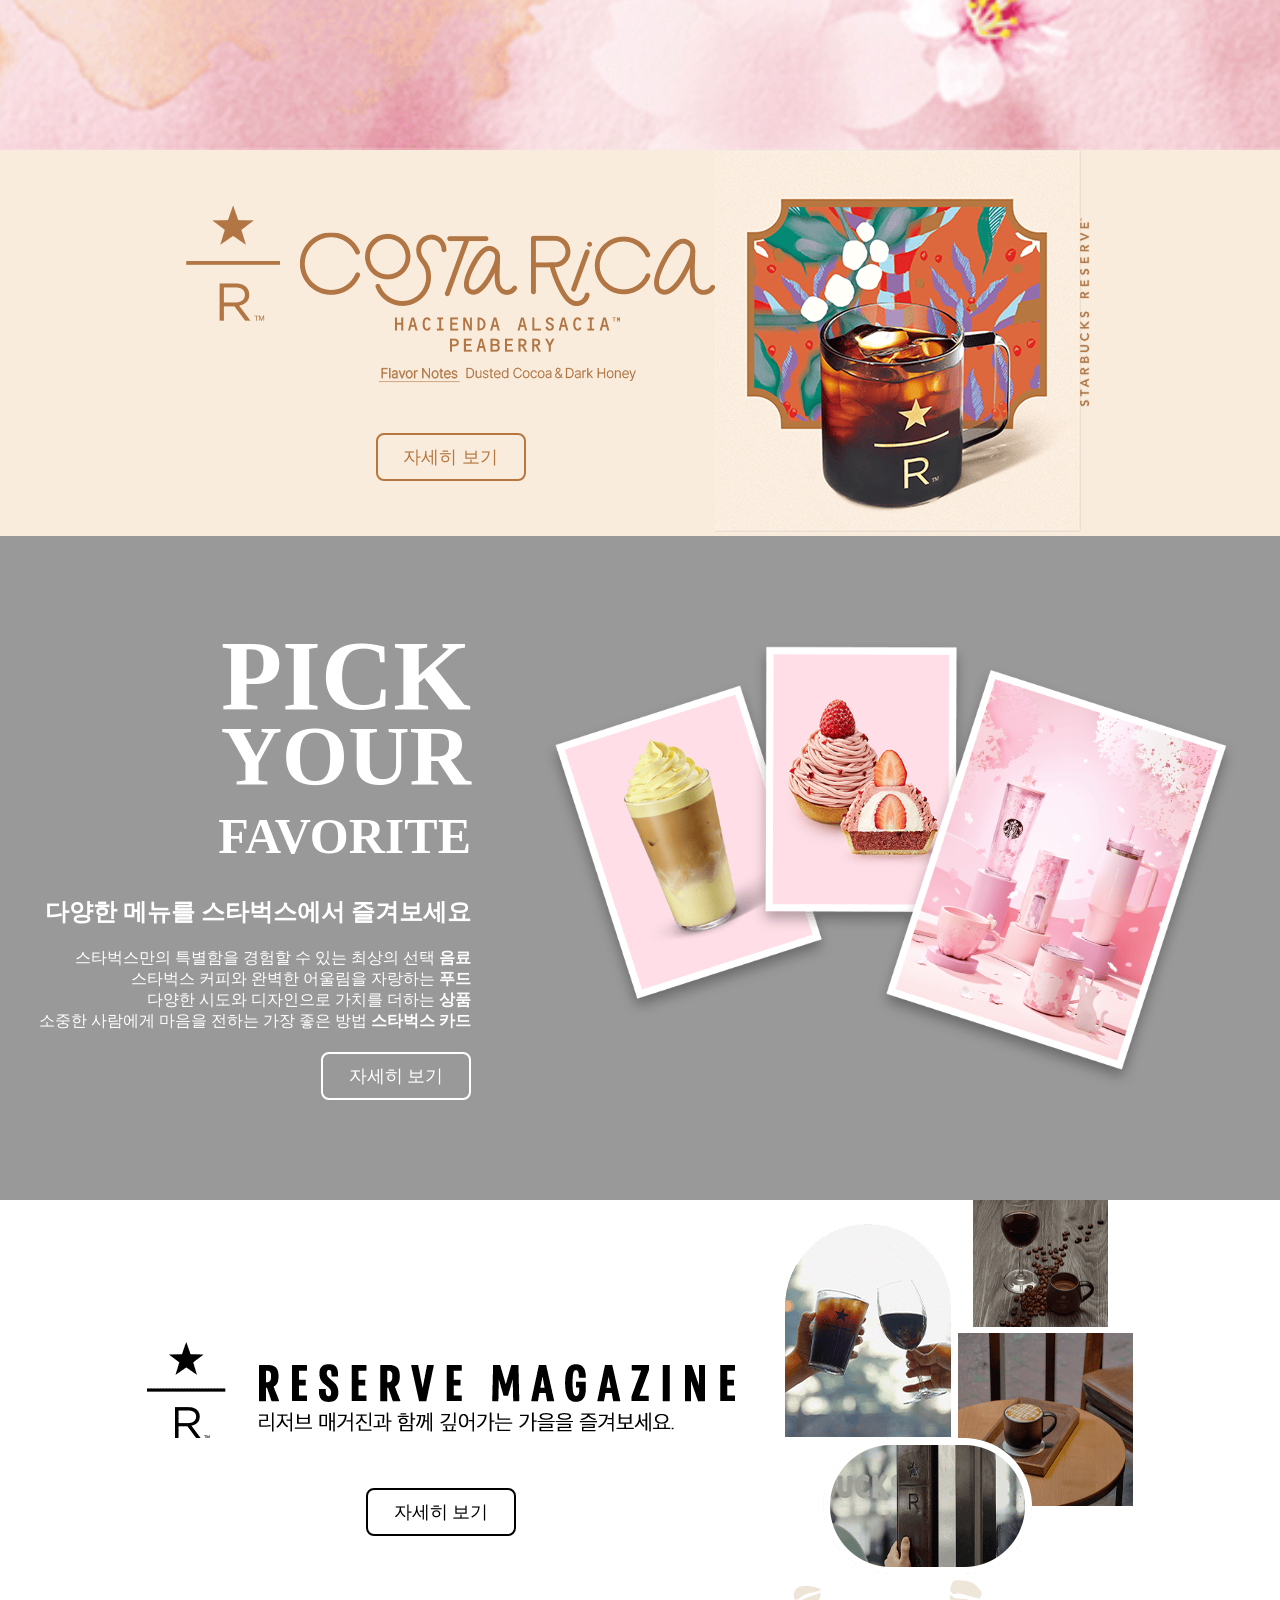
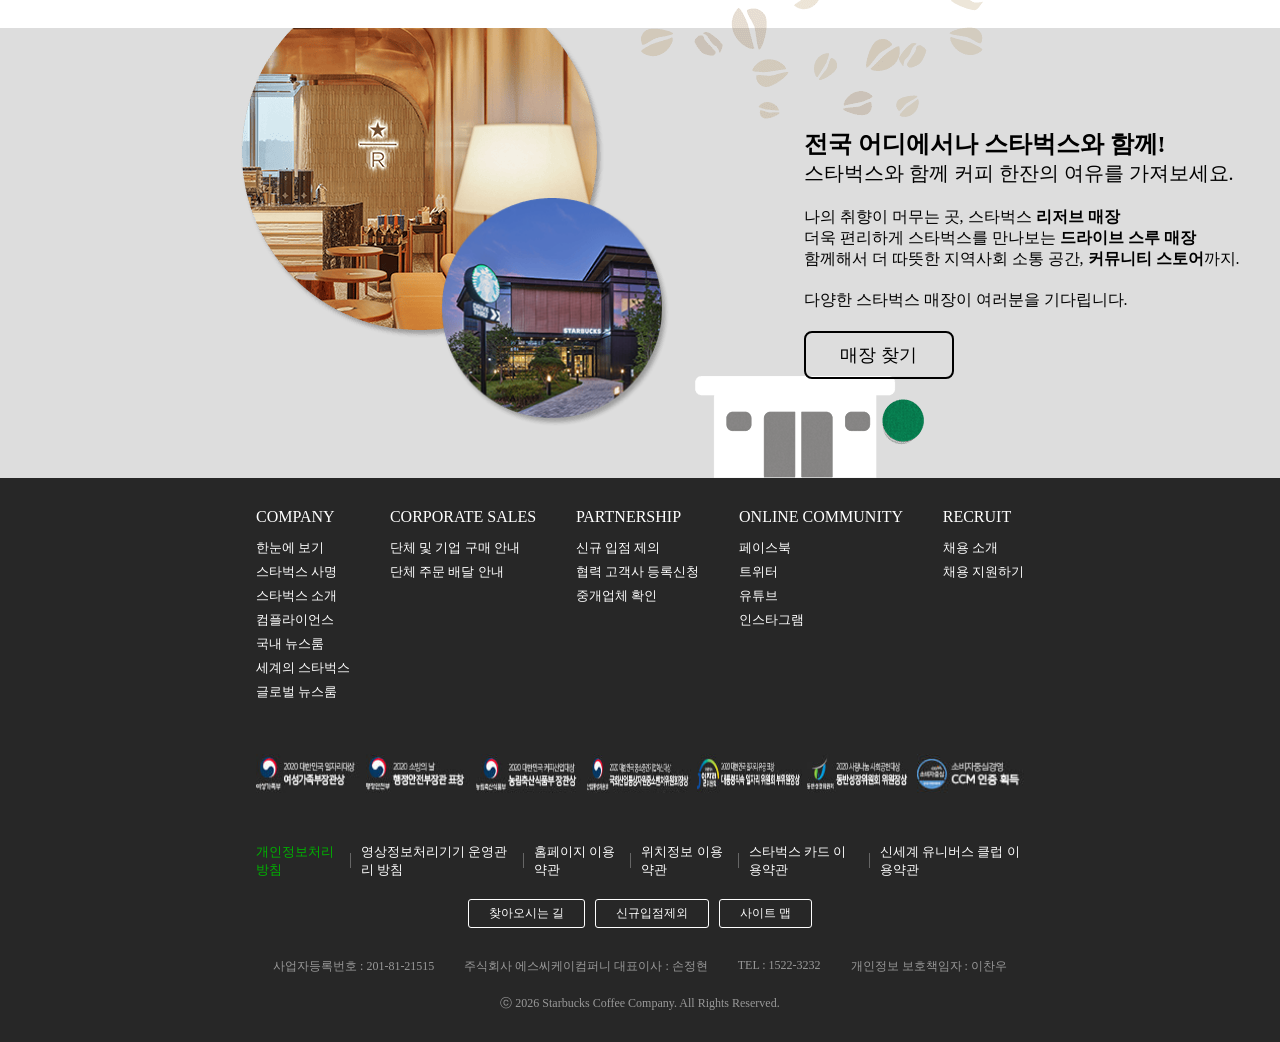
==== commit 0fab40e9: "스타벅스 홈 클론 코딩 -5일차" ====
--- a/index.html
+++ b/index.html
@@ -264,47 +264,47 @@
             </div>
             <!-- 자세히 보기 -->
             <div class="detail-btn">
-              <p><a href="#">자세히 보기</a></p>
+              <a href="#"><p>자세히 보기</p></a>
             </div>
           </section>
           <!-- 배너 이미지 -->
           <section class="main-img">
             <ul class="banner-img">
-              <li>
+              <li class="fade-in-image">
                 <img src="images/chou-latte.png" alt="슈크림라떼" />
                 <div class="img-txt">
                   <p>CHOUX CREAM LATTE</p>
                   <p>슈크림 라떼</p>
                 </div>
               </li>
-              <li>
+              <li class="fade-in-image">
                 <img src="images/chou-foam.png" alt="슈폼라떼" />
                 <div class="img-txt">
                   <p>CHOUX FOAM LATTE</p>
                   <p>슈 폼 라떼</p>
                 </div>
               </li>
-              <li>
+              <li class="fade-in-image">
                 <img src="images/match-chou.png" alt="말차슈크림라떼" />
                 <div class="img-txt">
                   <p>CHOUX CREAM <br />MALCHA LATTE</p>
                   <p>슈크림 말차 라떼</p>
                 </div>
               </li>
-              <li>
+              <li class="fade-in-image">
                 <img src="images/strawberry-chou.png" alt="딸기슈크림라떼" />
                 <div class="img-txt">
                   <p>CHOUX CREAM <br />STRAWBERRY MILK</p>
                   <p>슈크림 딸기 라떼</p>
                 </div>
               </li>
-              <li>
+              <li class="fade-in-image">
                 <img src="images/peach.png" alt="백도라떼" />
                 <div class="img-txt">
                   <p>
                     CHERRY BLOSSOM <br />WHITE PEACH <br />CREAM FRAPPUCCINO
                   </p>
-                  <p>체리블라썸 백도 크림 프라푸치노</p>
+                  <p>체리블라썸 백도 크림<br> 프라푸치노</p>
                 </div>
               </li>
             </ul>
@@ -313,18 +313,20 @@
       </main>
       <!-- 공지사항 / 프로모션 -->
       <section class="noti-promo">
-        <!-- 공지사항 -->
-        <div class="left">
+        <div class="inner">
+          <!-- 공지사항 -->
           <div class="notice">
-            <p>공지사항</p>
-            <span><a href="#" title="공지사항 더보기">＋</a></span>
-          </div>
-        </div>
-        <!-- 프로모션 -->
-        <div class="right">
+            <div class="txt">
+              <p>공지사항</p>
+              <span><a href="#" title="공지사항 더보기">＋</a></span>
+            </div>
+          </div>
+          <!-- 프로모션 -->
           <div class="promotion">
-            <p>스타벅스 프로모션</p>
-            <span>▼</span>
+            <div class="txt">
+              <p>스타벅스 프로모션</p>
+              <span>▼</span>
+            </div>
           </div>
         </div>
       </section>
@@ -356,7 +358,7 @@
                 <p>로그인</p>
               </div>
             </div>
-
+            <span></span>
             <!-- bt-contents -->
             <div class="bt-contents">
               <div class="txt-2">
@@ -468,8 +470,12 @@
       <!-- 매장 찾기 -->
       <section class="store-wrap">
         <div class="inner">
+          <div class="background-img">
+            <img src="images/store_exp_img.png" class="bean" alt="원두" />
+            <img src="images/store_exp.png" class="store" alt="매장" />
+          </div>
           <div class="store-visual">
-            <img src="images/main_story-1.png" alt="매장1" />
+            <img src="images/main_story-1.png" class="store-1" alt="매장1" />
             <img src="images/main_story-2.png" class="store-2" alt="매장2" />
           </div>
           <div class="txt">
@@ -499,9 +505,101 @@
           </div>
         </div>
       </section>
+      <!-- FOOTER -->
       <footer>
-        <!-- 개인정보처리방침 -->
-        <!-- copyright -->
+        <div class="inner">
+          <!-- footer-top -->
+          <div class="footer-top">
+            <ul class="footer-menu">
+              <li>
+                COMPANY
+                <ul id="footer-menu">
+                  <li>한눈에 보기</li>
+                  <li>스타벅스 사명</li>
+                  <li>스타벅스 소개</li>
+                  <li>컴플라이언스</li>
+                  <li>국내 뉴스룸</li>
+                  <li>세계의 스타벅스</li>
+                  <li>글로벌 뉴스룸</li>
+                </ul>
+              </li>
+              <li>
+                CORPORATE SALES
+                <ul id="footer-menu">
+                  <li>단체 및 기업 구매 안내</li>
+                  <li>단체 주문 배달 안내</li>
+                </ul>
+              </li>
+              <li>
+                PARTNERSHIP
+                <ul id="footer-menu">
+                  <li>신규 입점 제의</li>
+                  <li>협력 고객사 등록신청</li>
+                  <li>중개업체 확인</li>
+                </ul>
+              </li>
+              <li>
+                ONLINE COMMUNITY
+                <ul id="footer-menu">
+                  <li>페이스북</li>
+                  <li>트위터</li>
+                  <li>유튜브</li>
+                  <li>인스타그램</li>
+                </ul>
+              </li>
+              <li>
+                RECRUIT
+                <ul id="footer-menu">
+                  <li>채용 소개</li>
+                  <li>채용 지원하기</li>
+                </ul>
+              </li>
+            </ul>
+          </div>
+          <!-- footer-mdl -->
+          <div class="footer-mdl">
+            <img src="images/footer_award_2211_01.jpg" alt="awards" />
+            <img src="images/footer_award_2211_02.jpg" alt="awards" />
+            <img src="images/footer_award_2211_03.jpg" alt="awards" />
+            <img src="images/footer_award_2211_04.jpg" alt="awards" />
+            <img src="images/footer_award_2211_05.jpg" alt="awards" />
+            <img src="images/footer_award_2211_06.jpg" alt="awards" />
+            <img src="images/footer_award_2211_07.jpg" alt="awards" />
+          </div>
+          <!-- footer-btm -->
+          <div class="footer-btm">
+            <ul>
+              <li>개인정보처리방침</li>
+              <span></span>
+              <li>영상정보처리기기 운영관리 방침</li>
+              <span></span>
+              <li>홈페이지 이용약관</li>
+              <span></span>
+              <li>위치정보 이용약관</li>
+              <span></span>
+              <li>스타벅스 카드 이용약관</li>
+              <span></span>
+              <li>신세계 유니버스 클럽 이용약관</li>
+            </ul>
+            <div class="button">
+              <p>찾아오시는 길</p>
+              <p>신규입점제외</p>
+              <p>사이트 맵</p>
+            </div>
+          </div>
+          <!-- copyright -->
+          <div class="copyright">
+            <div class="copyright-top">
+              <p>사업자등록번호 : 201-81-21515</p>
+              <p>주식회사 에스씨케이컴퍼니 대표이사 : 손정현</p>
+              <p>TEL : 1522-3232</p>
+              <p>개인정보 보호책임자 : 이찬우</p>
+            </div>
+            <div class="copyright-btm">
+              <p>ⓒ 2026 Starbucks Coffee Company. All Rights Reserved.</p>
+            </div>
+          </div>
+        </div>
       </footer>
     </div>
     <script src="https://code.jquery.com/jquery-3.6.0.min.js"></script>
--- a/css/starbucks-clone-1.css
+++ b/css/starbucks-clone-1.css
@@ -69,8 +69,8 @@
   line-height: 50px;
   cursor: pointer;
 }
-.header-top li:hover {
-  color: #fff;
+.header-top li a:hover {
+  text-decoration: underline;
 }
 /* 헤더-bottom */
 .header-bt {
@@ -186,26 +186,87 @@
   width: 90%;
   margin-top: 150px;
   /* align-items: center; */
+  opacity: 0;
+  animation: fadetxt 0.8s ease-out forwards;
+  animation-delay: 0.5s;
+}
+@keyframes fadetxt {
+  from {
+    opacity: 0;
+  }
+  to {
+    opacity: 1;
+  }
 }
 /* 자세히 보기 */
-.detail-btn {
+.main-inner .detail-btn {
   border: 2.5px solid rgb(182, 149, 190);
   border-radius: 5px;
   padding: 8px 30px;
-}
-.detail-btn p a {
+  opacity: 0;
+  animation: fadeDetail 0.8s ease-out forwards;
+  animation-delay: 3.5s;
+}
+.main-inner .detail-btn p {
   font-size: 18px;
+  white-space: nowrap;
   color: rgb(147, 114, 155);
 }
+.main-inner .detail-btn:hover {
+  background-color: rgb(182, 149, 190);
+  transition: all 0.5s;
+}
+.main-inner .detail-btn:hover p {
+  color: #fff;
+  text-decoration: underline;
+  transition: all 0.5s;
+}
+@keyframes fadeDetail {
+  from {
+    opacity: 0;
+  }
+  to {
+    opacity: 1;
+  }
+}
 /* 배너 이미지 */
-.main-img {
+.fade-in-image {
   width: 50%;
+  opacity: 0;
+  animation: fadeIn 0.8s ease-out forwards;
+  /* animation-delay: 1s; */
+  /* transition: all 3s; */
+}
+.fade-in-image:nth-child(1) {
+  animation-delay: 1s;
+}
+.fade-in-image:nth-child(2) {
+  animation-delay: 1.5s;
+}
+.fade-in-image:nth-child(3) {
+  animation-delay: 2s;
+}
+.fade-in-image:nth-child(4) {
+  animation-delay: 2.5s;
+}
+.fade-in-image:nth-child(5) {
+  animation-delay: 3s;
+}
+@keyframes fadeIn {
+  from {
+    opacity: 0;
+  }
+  to {
+    opacity: 1;
+  }
 }
 .banner-img {
   display: flex;
   gap: 50px;
   align-items: baseline;
   margin-top: 60px;
+   
+
 }
 .banner-img > li {
   display: flex;
@@ -218,6 +279,7 @@
 .banner-img p {
   text-align: center;
   font-size: 12px;
+  white-space: nowrap;
   color: rgb(151, 84, 168);
 }
 .banner-img p:first-child {
@@ -231,26 +293,28 @@
 .noti-promo {
   width: 100%;
   height: 50px;
-  display: flex;
-  /* text-align: center; */
-}
-.noti-promo .left {
+  background-color: #72a301;
+}
+.noti-promo .inner {
+  height: 100%;
+  display: flex;
+  align-items: center;
+  background-color: #000;
+}
+.noti-promo .notice {
   position: relative;
   width: 50%;
+  height: 100%;
+  color: #fff;
   background-color: #222;
 }
-.notice {
+.notice .txt {
   position: absolute;
-  top: 0;
-  right: 0;
-  width: 70%;
-  height: 100%;
-  padding-right: 10px;
-  display: flex;
-  justify-content: space-between;
-  align-items: center;
-  color: #fff;
-  /* background-color: violet; */
+  top: 13px;
+  right: 20px;
+  width: 30%;
+  display: flex;
+  justify-content: space-between;
 }
 .notice span {
   border: 1px solid #fff;
@@ -265,23 +329,19 @@
 .notice a {
   color: #fff;
 }
-.noti-promo .right {
+.noti-promo .promotion {
   position: relative;
   width: 50%;
+  height: 100%;
   background-color: #f6f5ef;
 }
-.promotion {
+.promotion .txt {
   position: absolute;
-  top: 0;
-  left: 0;
-  width: 50%;
-  height: 100%;
-  padding-left: 100px;
-  display: flex;
-  justify-content: space-between;
-  align-items: center;
-  color: #000;
-  /* background-color: #c48282; */
+  top: 13px;
+  left: 20px;
+  width: 30%;
+  display: flex;
+  justify-content: space-between;
 }
 .promotion span {
   border: 1px solid #000;
@@ -301,8 +361,9 @@
 }
 .rewards-inner {
   width: 50%;
-  margin: auto;
-  padding-top: 30px;
+  /* min-width: 260px; */
+  margin: auto;
+  padding: 20px 0;
   display: flex;
   gap: 50px;
   color: #fff;
@@ -319,10 +380,12 @@
   display: flex;
   flex-direction: column;
   gap: 20px;
+  white-space: nowrap;
 }
 .mdl-contents {
   display: flex;
   justify-content: space-between;
+  gap: 200px;
 }
 .mdl-contents .btn {
   display: flex;
@@ -343,21 +406,32 @@
   border-color: #fff;
   background-color: none;
 }
+.mdl-contents .btn p:hover {
+  text-decoration: underline;
+  cursor: pointer;
+}
+.rewards-contents span{
+  border-top: 1px solid #fff;
+  width: 100%;
+}
 .bt-contents {
   display: flex;
   justify-content: space-between;
-  border-top: 1px solid #fff;
-  padding-top: 20px;
+  gap: 50px;
+  /* padding-top: 20px; */
 }
 .bt-contents .btn {
   width: 250px;
-
   border: 1px solid #fff;
   border-radius: 3px;
 }
 .bt-contents .btn p {
   color: #fff;
   padding: 10px 15px;
+}
+.bt-contents .btn p:hover {
+  text-decoration: underline;
+  cursor: pointer;
 }
 /* 시즌 프로모션 배너 */
 .mainBean {
@@ -381,6 +455,7 @@
   display: flex;
   flex-direction: column;
   gap: 30px;
+  white-space: nowrap;
   /* background-color: turquoise; */
 }
 .mainBean .txt {
@@ -410,6 +485,9 @@
   text-decoration: underline;
   transition: all 0.5s;
 }
+.mainBean:hover .mainBean .img-box{
+  
+}
 /* 시즌 리저브 배너 */
 .reserve {
   width: 100%;
@@ -471,6 +549,7 @@
   align-items: flex-end;
   gap: 20px;
   color: #fff;
+  white-space: nowrap;
 }
 .fav-txt .txt-1 {
   font-size: 100px;
@@ -560,19 +639,32 @@
 }
 /* 매장 찾기 */
 .store-wrap {
-  position: relative;
-  width: 100%;
-  padding:0 100px 100px 0;
+  width: 100%;
+  height: 450px;
+  /* padding:0 100px 100px 0; */
   background-color: #ddd;
 }
 .store-wrap .inner {
   /* position: absolute; */
+  position: relative;
   width: 60%;
+  height: 100%;
   margin: auto;
   display: flex;
   justify-content: center;
-  align-items: center;
+  /* align-items: center; */
   gap: 200px;
+}
+.background-img .bean {
+  position: absolute;
+  top: -50px;
+  left: 50%;
+  overflow: hidden;
+}
+.background-img .store {
+  position: absolute;
+  bottom: 0;
+  right: 100px;
 }
 .store-visual {
   position: relative;
@@ -596,11 +688,15 @@
   display: flex;
   flex-direction: column;
   gap: 20px;
-}
-.store-wrap .txt-1 p{
+  width: 500px;
+  padding-top: 100px;
+  white-space: nowrap;
+  z-index: 999;
+}
+.store-wrap .txt-1 p {
   font-size: 20px;
 }
-.store-btn{
+.store-btn {
   width: 150px;
   padding: 10px;
   border: 2px solid #000000;
@@ -608,7 +704,7 @@
   cursor: pointer;
   text-align: center;
 }
-.store-btn p{
+.store-btn p {
   color: #000000;
   font-size: 18px;
 }
@@ -620,4 +716,116 @@
   color: #ffffff;
   text-decoration: underline;
   transition: all 0.5s;
-}+}
+/* FOOTER */
+footer {
+  width: 100%;
+  /* height: 500px; */
+  color: #fff;
+  background-color: #272727;
+}
+footer .inner {
+  width: 60%;
+  margin: auto;
+  padding-top: 30px;
+
+  /* background-color: rgb(100, 32, 11); */
+}
+/* footer-top */
+.footer-top {
+  width: 100%;
+  padding-bottom: 50px;
+}
+.footer-menu {
+  display: flex;
+  justify-content: space-between;
+  /* gap: calc(100% / 5); */
+}
+#footer-menu {
+  padding-top: 10px;
+  font-size: 13px;
+}
+#footer-menu li {
+  padding: 3px 0;
+}
+#footer-menu li:hover {
+  text-decoration: underline;
+  cursor: pointer;
+}
+/* footer-mdl */
+.footer-mdl {
+  display: flex;
+  /* justify-content: center;
+  gap: 10px; */
+  /* gap: calc(100% / 7); */
+  justify-content: space-between;
+  /* flex-wrap: nowrap; */
+}
+.footer-mdl img {
+  width: calc((100% - 20px) / 7);
+  /* gap: calc(100% / 7); */
+}
+/* footer-btm */
+.footer-btm {
+  padding-top: 50px;
+}
+.footer-btm ul {
+  display: flex;
+  justify-content: space-between;
+  align-items: center;
+  /* gap: 20px; */
+  padding-bottom: 20px;
+  font-size: 13px;
+  /* background-color: thistle; */
+}
+.footer-btm ul li:nth-child(1) {
+  color: rgb(1, 177, 1);
+}
+.footer-btm ul li:nth-child(4) {
+  color: rgb(1, 177, 1);
+}
+.footer-btm li:hover {
+  text-decoration: underline;
+  cursor: pointer;
+}
+
+.footer-btm span {
+  border-right: 1px solid #666;
+  width: 1px;
+  height: 15px;
+  padding-right: 10px;
+  margin-right: 10px;
+}
+.footer-btm .button {
+  display: flex;
+  justify-content: center;
+  gap: 10px;
+}
+.footer-btm .button p {
+  border: 1px solid #fff;
+  border-radius: 3px;
+  padding: 5px 20px;
+  font-size: 12px;
+}
+.footer-btm .button p:hover {
+  text-decoration: underline;
+  cursor: pointer;
+}
+/* copyright */
+.copyright {
+  color: #999;
+  font-size: 12px;
+  display: flex;
+  flex-direction: column;
+  align-items: center;
+  gap: 20px;
+  padding: 30px 0;
+}
+.copyright-top {
+  display: flex;
+  justify-content: space-between;
+  gap: 30px;
+}
+.copyright-btm {
+  margin: auto;
+}
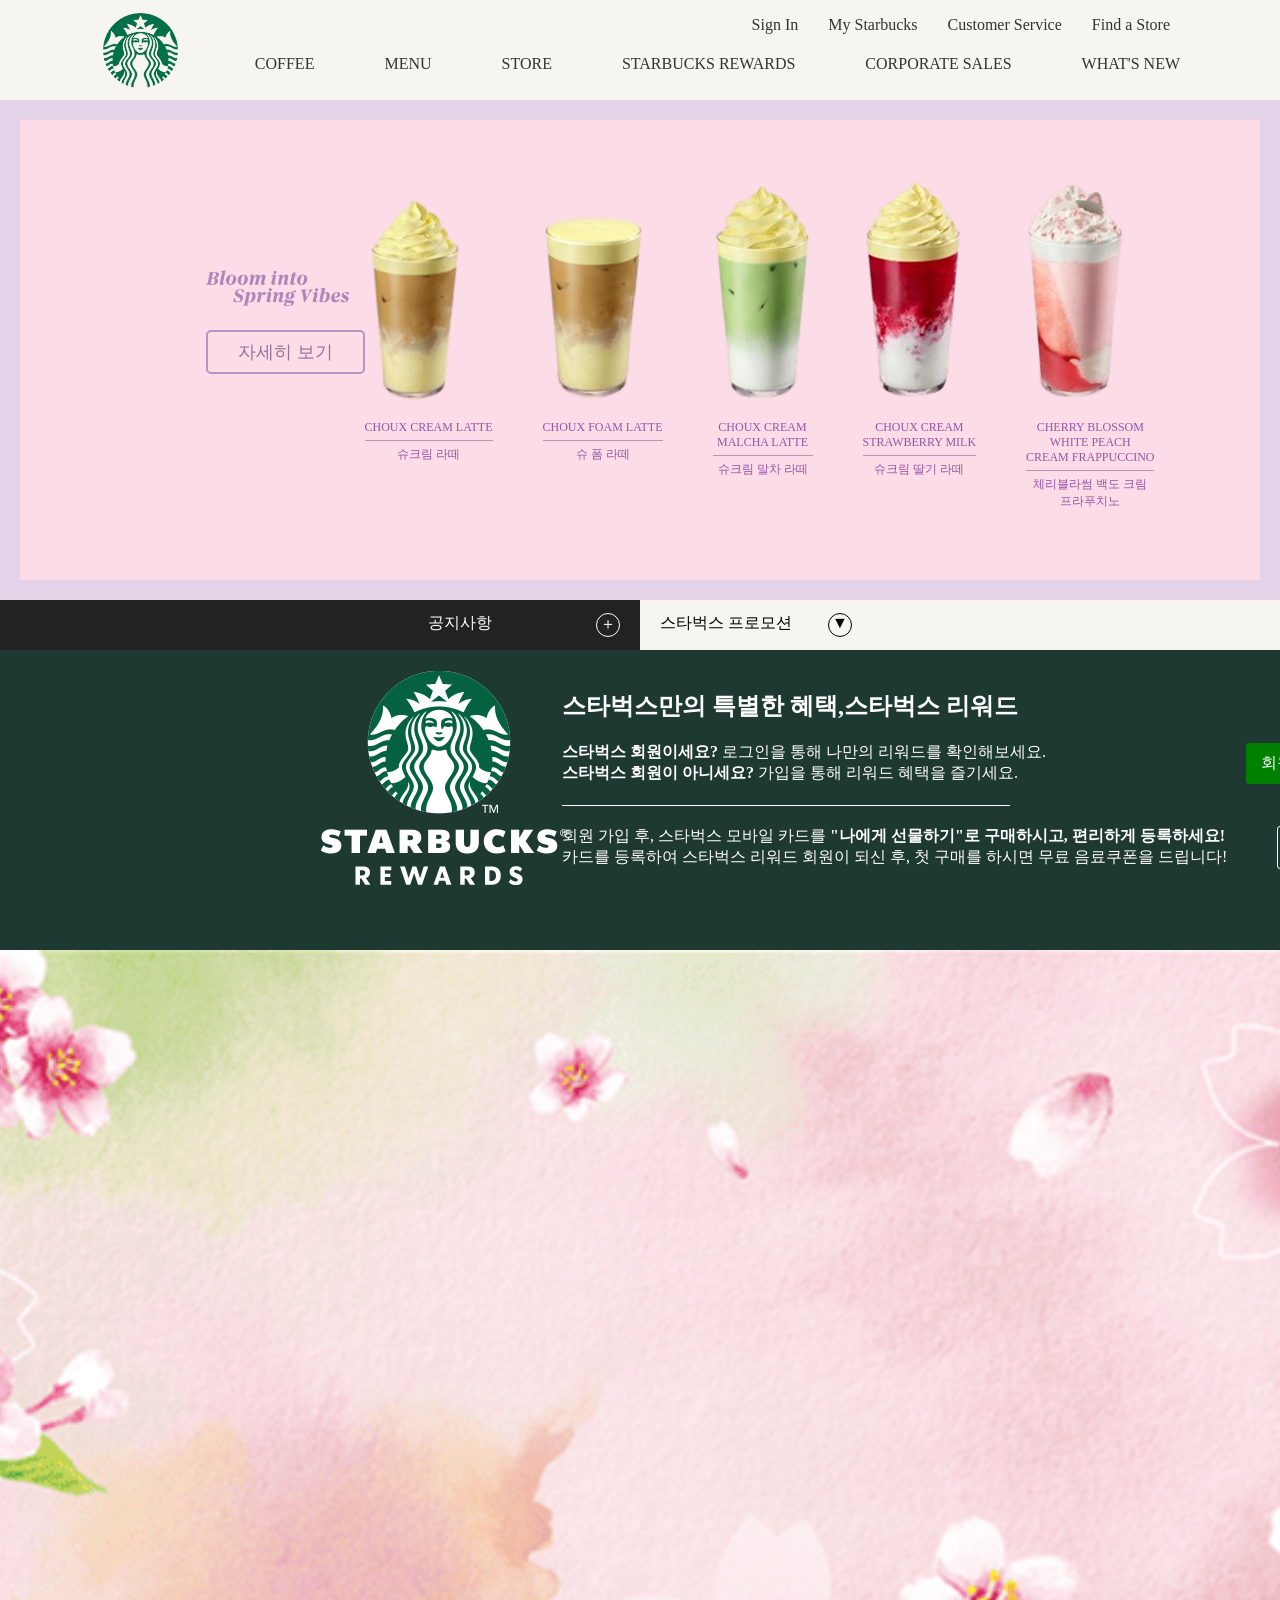
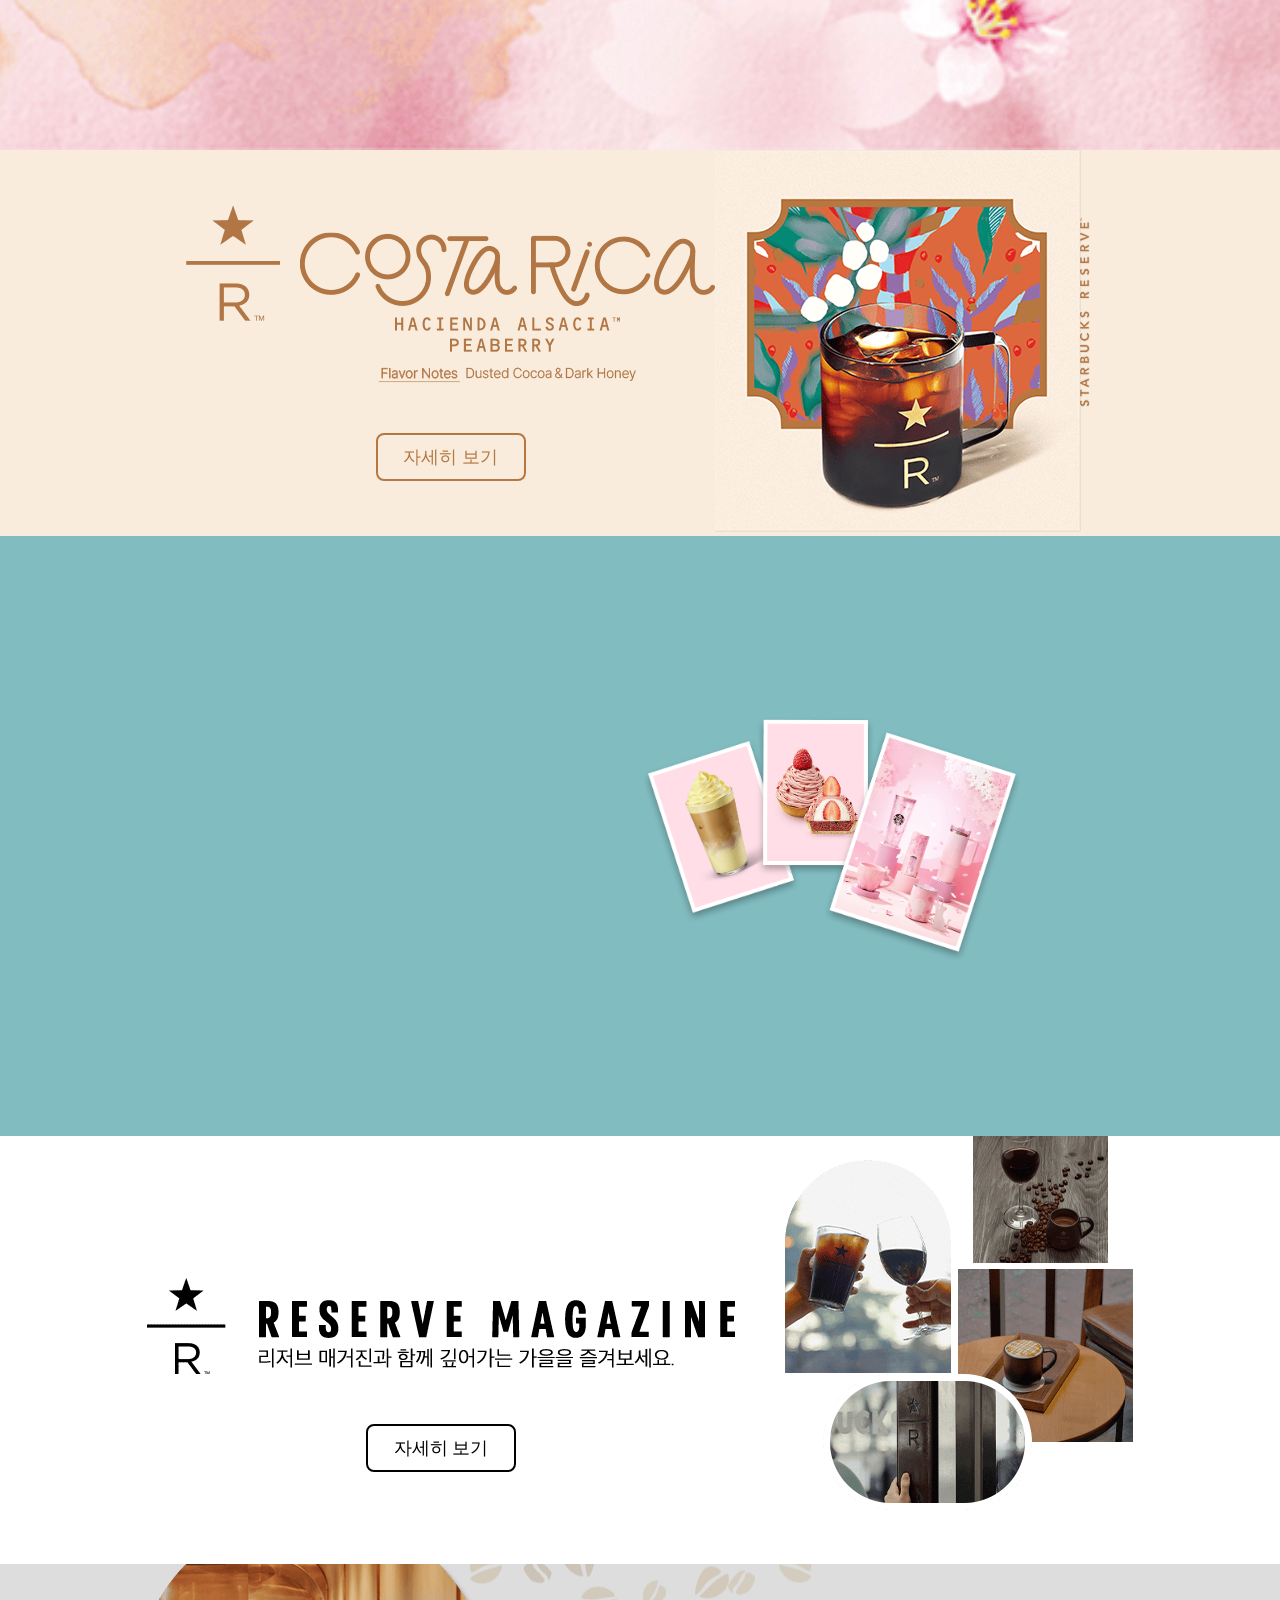
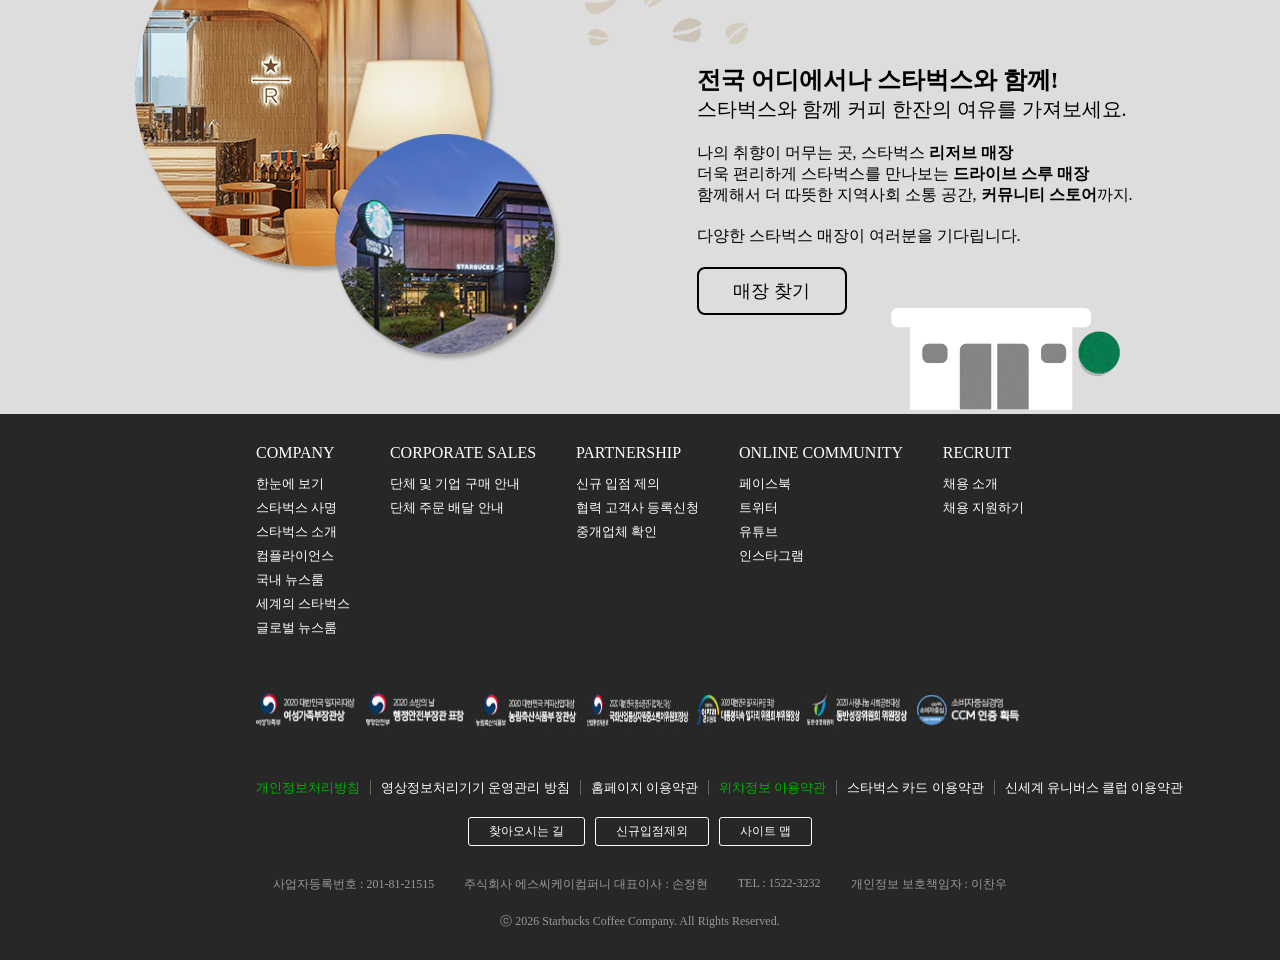
==== commit b0eb1586: "스타벅스 홈 클론 코딩 - 6일차" ====
--- a/index.html
+++ b/index.html
@@ -304,7 +304,10 @@
                   <p>
                     CHERRY BLOSSOM <br />WHITE PEACH <br />CREAM FRAPPUCCINO
                   </p>
-                  <p>체리블라썸 백도 크림<br> 프라푸치노</p>
+                  <p>
+                    체리블라썸 백도 크림<br />
+                    프라푸치노
+                  </p>
                 </div>
               </li>
             </ul>
@@ -384,20 +387,24 @@
       <!-- 시즌 프로모션 배너 -->
       <section class="mainBean">
         <div class="inner">
-          <div class="img-box">
-            <img src="images/springbeans.png" alt="신제품" />
-          </div>
-          <div class="txt-box">
-            <div class="txt">
-              <h1>스프링 시즌 블렌드 250g</h1>
-              <p>
-                따뜻한 허니부쉬 꽃향기와 은은한 열대 과일의 단 맛,
-                <br />그리고 오래도록 남는 코코아 향이 어우러져, 뜨겁게 또는
-                차갑게, <br />어떤 방식으로든 즐기기 좋은 커피를 만들어냅니다.
-              </p>
-            </div>
-            <div class="detail-btn">
-              <a href="#"><p>자세히 보기</p></a>
+          <div id="img-box">
+            <div class="img-box">
+              <img src="images/springbeans.png" alt="신제품" />
+            </div>
+          </div>
+          <div id="txt-box">
+            <div class="txt-box">
+              <div class="txt">
+                <h1>스프링 시즌 블렌드 250g</h1>
+                <p>
+                  따뜻한 허니부쉬 꽃향기와 은은한 열대 과일의 단 맛,
+                  <br />그리고 오래도록 남는 코코아 향이 어우러져, 뜨겁게 또는
+                  차갑게, <br />어떤 방식으로든 즐기기 좋은 커피를 만들어냅니다.
+                </p>
+              </div>
+              <div class="detail-btn">
+                <a href="#"><p>자세히 보기</p></a>
+              </div>
             </div>
           </div>
         </div>
@@ -470,10 +477,14 @@
       <!-- 매장 찾기 -->
       <section class="store-wrap">
         <div class="inner">
-          <div class="background-img">
+          <!-- <div class="background-img-1">
             <img src="images/store_exp_img.png" class="bean" alt="원두" />
+          </div> -->
+          
+          <div class="background-img-2">
             <img src="images/store_exp.png" class="store" alt="매장" />
           </div>
+          
           <div class="store-visual">
             <img src="images/main_story-1.png" class="store-1" alt="매장1" />
             <img src="images/main_story-2.png" class="store-2" alt="매장2" />
@@ -569,13 +580,13 @@
           <!-- footer-btm -->
           <div class="footer-btm">
             <ul>
-              <li>개인정보처리방침</li>
+              <li class="ft-txt">개인정보처리방침</li>
               <span></span>
               <li>영상정보처리기기 운영관리 방침</li>
               <span></span>
               <li>홈페이지 이용약관</li>
               <span></span>
-              <li>위치정보 이용약관</li>
+              <li class="ft-txt">위치정보 이용약관</li>
               <span></span>
               <li>스타벅스 카드 이용약관</li>
               <span></span>
--- a/css/starbucks-clone-1.css
+++ b/css/starbucks-clone-1.css
@@ -126,7 +126,7 @@
   top: 50px;
   /* left: 0; */
   opacity: 1;
-  display:;
+
   /* height: auto; */
   /* padding: 10px 30px 20px; */
   /* overflow: hidden; */
@@ -265,8 +265,6 @@
   gap: 50px;
   align-items: baseline;
   margin-top: 60px;
-   
-
 }
 .banner-img > li {
   display: flex;
@@ -410,7 +408,7 @@
   text-decoration: underline;
   cursor: pointer;
 }
-.rewards-contents span{
+.rewards-contents span {
   border-top: 1px solid #fff;
   width: 100%;
 }
@@ -435,12 +433,15 @@
 }
 /* 시즌 프로모션 배너 */
 .mainBean {
+  /* position: relative; */
   background: url(../images/background.png) center / cover no-repeat;
   /* width: 100%; */
   height: 800px;
 }
 .mainBean .inner {
+  /* position: relative; */
   width: 60%;
+  max-width: 1200px;
   height: 100%;
   margin: auto;
   display: flex;
@@ -448,15 +449,52 @@
   align-items: center;
   /* background-color: rosybrown; */
 }
+.mainBean #img-box{
+  position: relative;
+  width: 50%;
+  height: 100%;
+  /* background-color: turquoise; */
+}
+.mainBean #txt-box{
+  position: relative;
+  width: 50%;
+  height: 100%;
+  /* background-color: violet; */
+}
 .mainBean .img-box {
+  position: absolute;
+  top: 20%;
+  right: 100%;
+  opacity: 0;
+  transition: all 2s;
+  /* transform: translate(50% , 50%); */
   /* background-color: slateblue; */
 }
+.mainBean:hover .img-box {
+  position: absolute;
+  top: 20%;
+  /* left: 40%; */
+ right: -10%;
+  opacity: 1;
+  /* transition: all 2s; */
+}
 .mainBean .txt-box {
+  position: absolute;
+  top: 40%;
+  left: 100%;
+  opacity: 0;
+  transition: all 2s;
   display: flex;
   flex-direction: column;
   gap: 30px;
   white-space: nowrap;
   /* background-color: turquoise; */
+}
+.mainBean:hover .txt-box {
+  position: absolute;
+  top: 40%;
+  left: 10%;
+  opacity: 1;
 }
 .mainBean .txt {
   display: flex;
@@ -485,9 +523,7 @@
   text-decoration: underline;
   transition: all 0.5s;
 }
-.mainBean:hover .mainBean .img-box{
-  
-}
+
 /* 시즌 리저브 배너 */
 .reserve {
   width: 100%;
@@ -531,17 +567,26 @@
 }
 /* Pick Your Favorite */
 .fav-wrap {
-  width: 100%;
-  background-color: #999;
+  /* position: relative; */
+  width: 100%;
+  height: 600px;
+  /* background-color: #999; */
+  background: url("../images/coffee_story_bigImg01.jpg") no-repeat center;
+  background-attachment: fixed;
+  background-size: cover;
 }
 .fav-wrap .inner {
+  position: relative;
   width: 60%;
+  height: 100%;
+  max-width: 1200px;
   margin: auto;
   padding: 100px 0;
   display: flex;
-  justify-content: center;
+  justify-content: space-between;
   align-items: center;
   gap: 70px;
+  /* background-color: red; */
 }
 .fav-txt {
   display: flex;
@@ -550,8 +595,16 @@
   gap: 20px;
   color: #fff;
   white-space: nowrap;
-}
+  transition: all 2s;
+  /* background-color: #72a301; */
+}
+
 .fav-txt .txt-1 {
+  position: absolute;
+  top: 10%;
+  right: 150%;
+  opacity: 0;
+  transition: all 2s;
   font-size: 100px;
   font-weight: bolder;
   text-transform: uppercase;
@@ -566,34 +619,84 @@
 .fav-txt .txt-1 p:last-child {
   font-size: 50px;
 }
+.fav-wrap:hover .txt-1 {
+  position: absolute;
+  top: 10%;
+  right: 55%;
+  opacity: 1;
+}
+.fav-txt .txt-2 {
+  position: absolute;
+  top: 55%;
+  right: 150%;
+  opacity: 0;
+  transition: all 4s;
+}
+.fav-wrap:hover .txt-2 {
+  position: absolute;
+  top: 55%;
+  right: 55%;
+  opacity: 1;
+}
 .fav-txt .txt-3 {
   display: flex;
   flex-direction: column;
   align-items: flex-end;
-}
+  position: absolute;
+  top: 65%;
+  right: 150%;
+  opacity: 0;
+  transition: all 4s;
+}
+.fav-wrap:hover .txt-3 {
+  position: absolute;
+  top: 65%;
+  right: 55%;
+  opacity: 1;
+}
+
 .fav-wrap .detail-btn {
+  position: absolute;
+  top: 85%;
+  right: 55%;
+  opacity: 0;
   width: 150px;
   padding: 10px;
   border: 2px solid #ffffff;
   border-radius: 8px;
   cursor: pointer;
   text-align: center;
+  transition: all 4s;
 }
 .fav-wrap .detail-btn p {
   color: #ffffff;
   font-size: 18px;
 }
-.fav-wrap .detail-btn:hover {
-  background-color: #ffffff;
-  transition: all 0.5s;
+.fav-wrap:hover .detail-btn{
+  opacity: 1;
+}
+.fav-wrap .detail-btn:hover{
+ background-color: #ffffff;
+ transition: 1s;
 }
 .fav-wrap .detail-btn:hover p {
   color: #000000;
-  text-decoration: underline;
-  transition: all 0.5s;
+ 
+  text-decoration: underline;
+  transition: all 0.5s;
+}
+.fav-visual {
+  position: relative;
+  width: 50%;
+  max-width: 700px;
+  height: 100%;
 }
 .fav-visual img {
-  width: 700px;
+  position: absolute;
+  top: 20%;
+  right: 0;
+  /* width: 700px; */
+  width: 100%;
 }
 /* MAGAZINE */
 .magazine-wrap {
@@ -648,23 +751,31 @@
   /* position: absolute; */
   position: relative;
   width: 60%;
+  /* max-width: 1500px; */
+  min-width: 1200px;
   height: 100%;
   margin: auto;
   display: flex;
   justify-content: center;
   /* align-items: center; */
   gap: 200px;
-}
-.background-img .bean {
-  position: absolute;
-  top: -50px;
+  background-color: springgreen;
+   background: url(../images/store_exp_img.png) no-repeat;
+   background-position: 50% -19%;
+}
+/* .background-img-1{
+  position: absolute;
+  top: -10%;
   left: 50%;
   overflow: hidden;
 }
-.background-img .store {
+.background-img-1 img{
+   overflow: hidden;
+} */
+.background-img-2{
   position: absolute;
   bottom: 0;
-  right: 100px;
+  right: 10%;
 }
 .store-visual {
   position: relative;
@@ -688,7 +799,7 @@
   display: flex;
   flex-direction: column;
   gap: 20px;
-  width: 500px;
+  width: 450px;
   padding-top: 100px;
   white-space: nowrap;
   z-index: 999;
@@ -776,14 +887,15 @@
   /* gap: 20px; */
   padding-bottom: 20px;
   font-size: 13px;
+  white-space: nowrap;
   /* background-color: thistle; */
 }
-.footer-btm ul li:nth-child(1) {
+.ft-txt {
   color: rgb(1, 177, 1);
 }
-.footer-btm ul li:nth-child(4) {
+/* .footer-btm ul li:nth-child(4) {
   color: rgb(1, 177, 1);
-}
+} */
 .footer-btm li:hover {
   text-decoration: underline;
   cursor: pointer;
